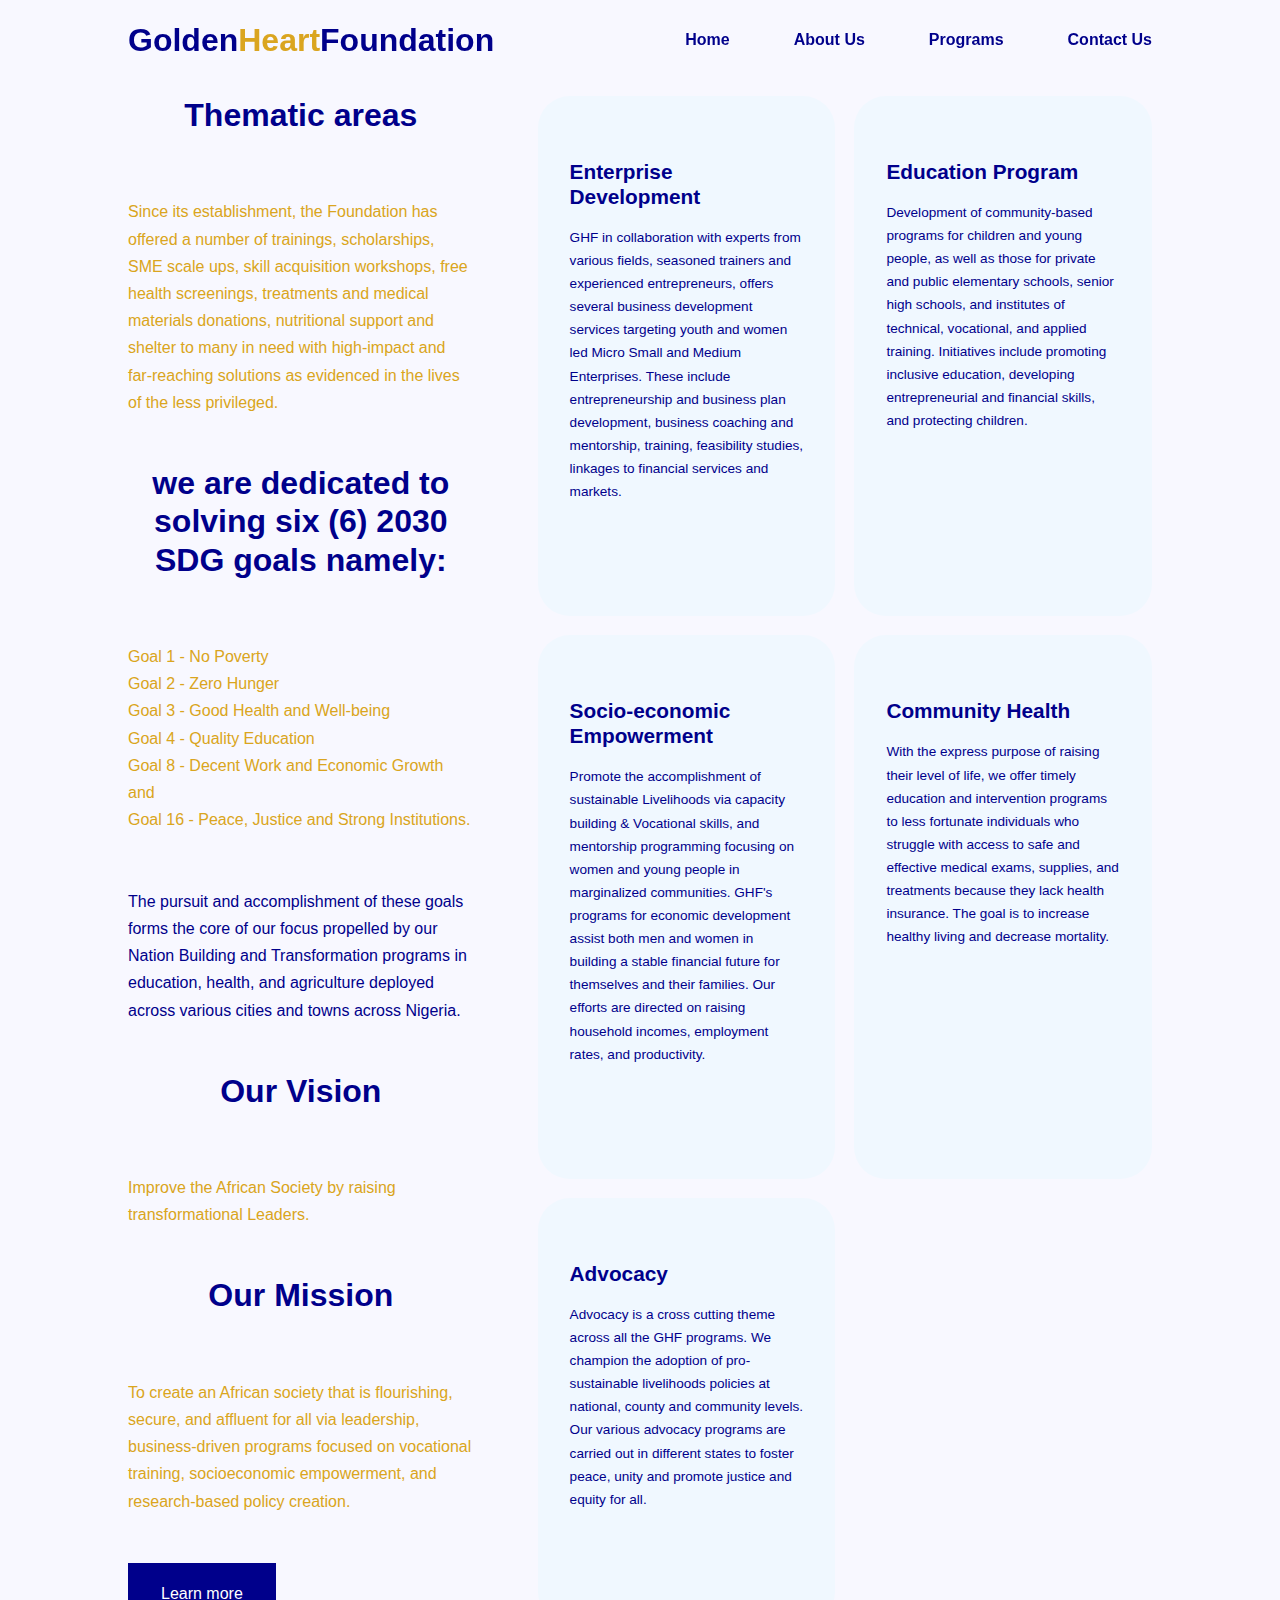
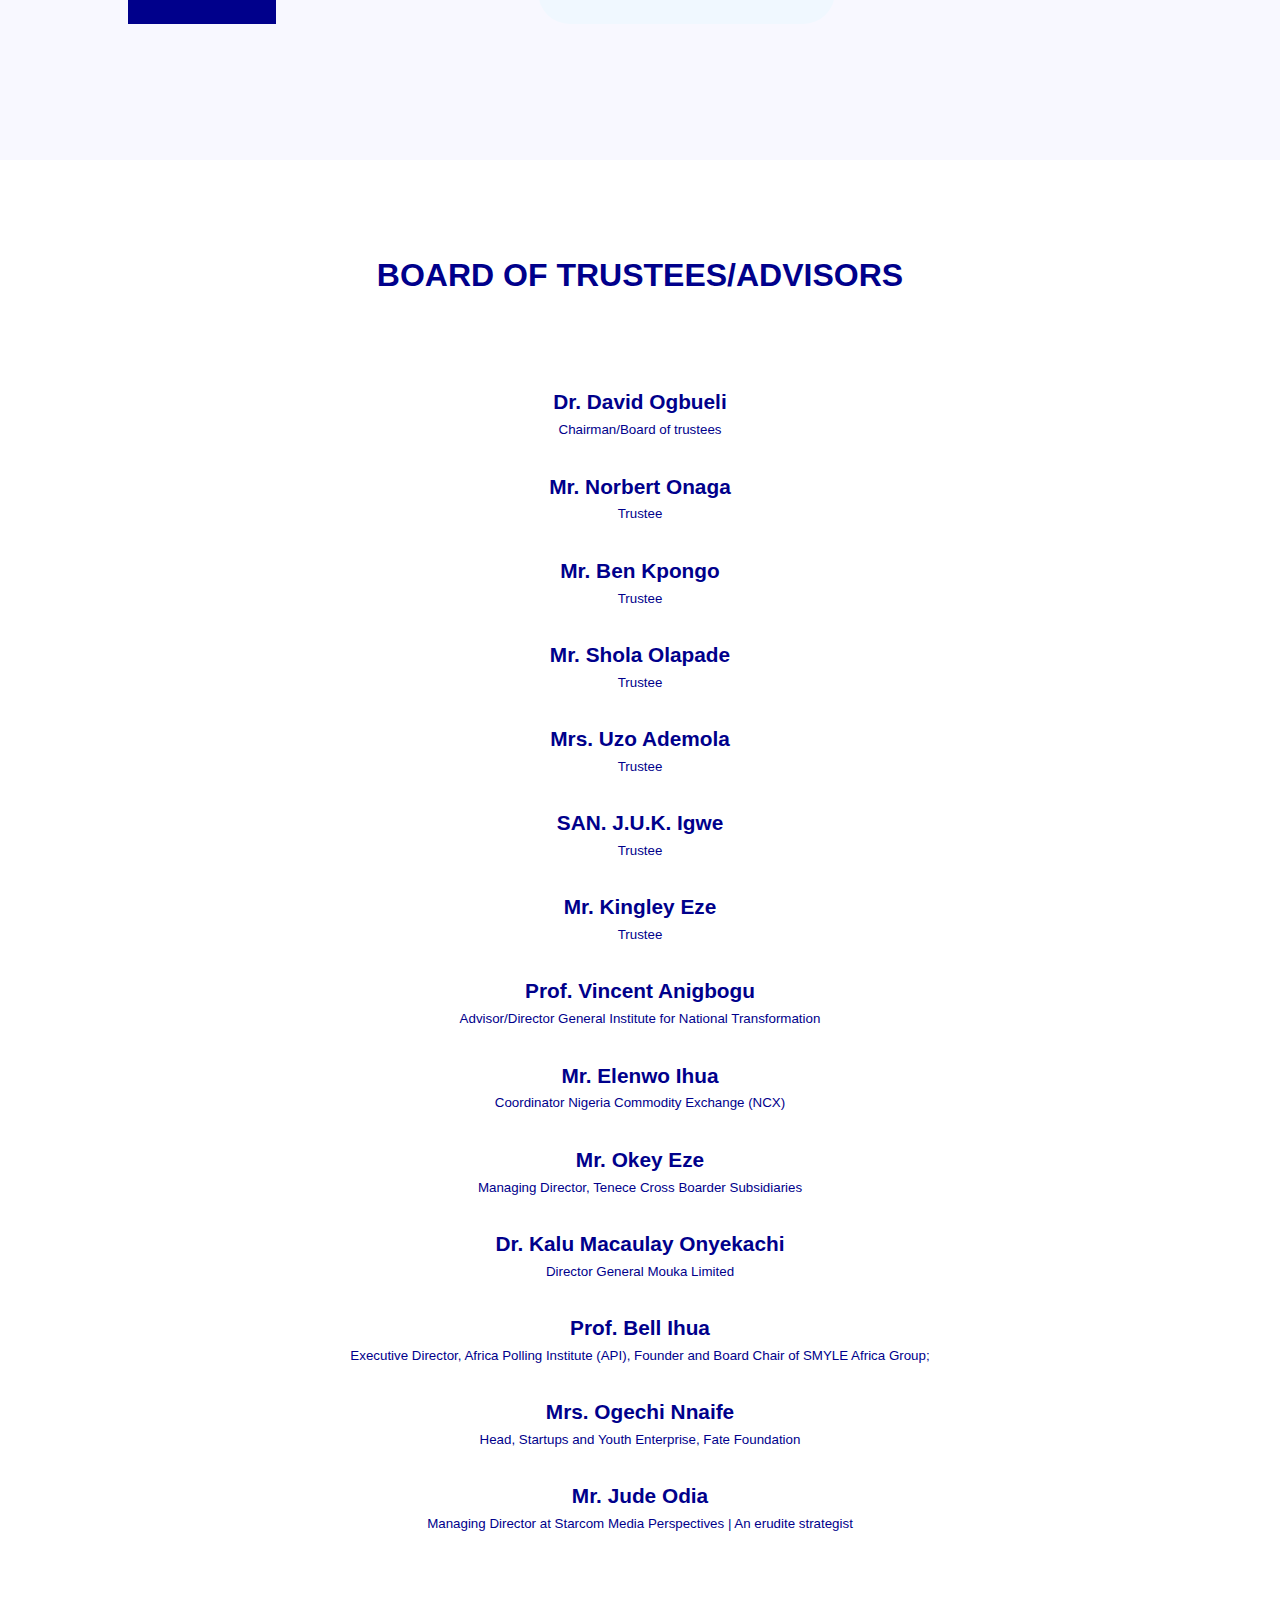
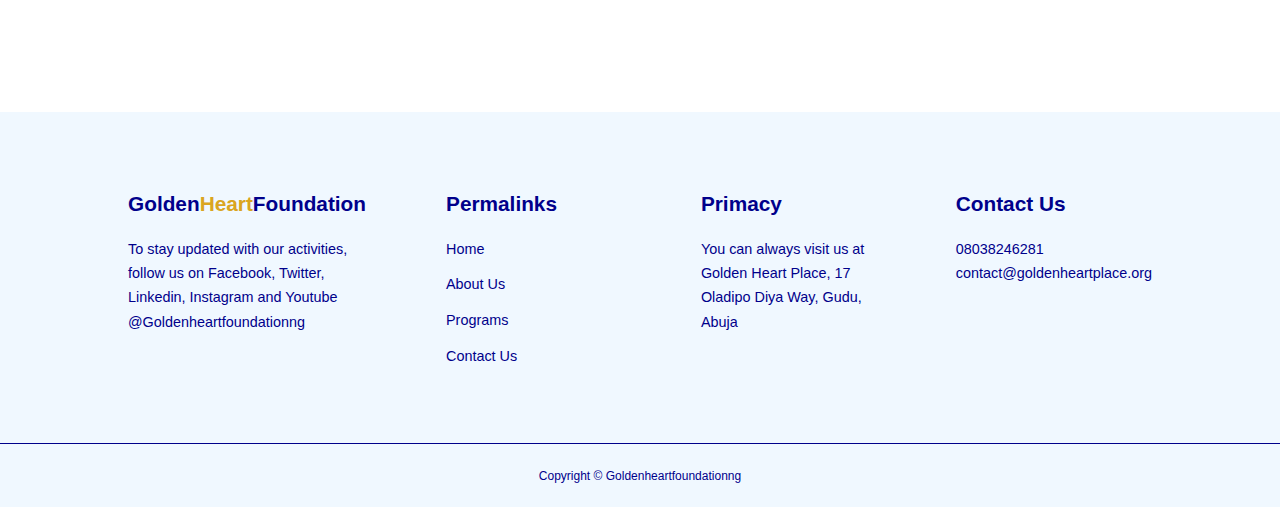
==== about.html @ 6b79458c "Added files via upload" ====
<!DOCTYPE html>
<html lang="en">
<head>
    <meta charset="UTF-8">
    <meta http-equiv="X-UA-Compatible" content="IE=edge">
    <meta name="viewport" content="width=device-width, initial-scale=1.0">
    <title>Golden Heart Foundation</title>

    <link rel="stylesheet" href="./css/style.css">
</head>
<body>
    <nav>
        <div class="container nav_container">
            <a href="index.html"><h2>Golden<span>Heart</span>Foundation</h2></a>
            <ul class="nav_menu">
                <li><a href="index.html">Home</a></li>
                <li><a href="about.html">About Us</a></li>
                <li><a href="project.html">Programs</a></li>
                <li><a href="contact.html">Contact Us</a></li>
            </ul>
            <button id="open-menu-btn">
                <img src="images/menu.png" alt="">
            </button>
            <button id="close-menu-btn">
                <img src="images/close.png" alt="">
            </button>
        </div>
    </nav>

   

    <section class="categories">
        <div class="container categories_container">
            <div class="categories_left">
                <h2>Thematic areas</h2>
                <p>
                    <span>
                    Since its establishment, the Foundation has offered a number of trainings, scholarships,
                     SME scale ups, skill acquisition workshops, free health screenings,
                     treatments and medical materials donations, nutritional support and shelter to many
                      in need with high-impact and far-reaching solutions as evidenced in the lives of the less privileged.
                    </span>
                      <h2> we are dedicated to solving six (6) 2030 SDG goals namely: </h2>

                <p>
                    <span>
                    Goal 1 - No Poverty <br>
                    Goal 2 - Zero Hunger <br>
                    Goal 3 - Good Health and Well-being <br>
                    Goal 4 - Quality Education <br>
                    Goal 8 - Decent Work and Economic Growth and <br>
                    Goal 16 - Peace, Justice and Strong Institutions. <br>
                    <br>
                    <br>
                    </span>
                    The pursuit and accomplishment of these goals forms the core of our focus propelled by our Nation Building
                     and Transformation programs in education, health, and agriculture deployed across various cities and towns across Nigeria.
                </p>
                <h2>Our Vision</h2>
                <p>
                    <span>
                        Improve the African Society by raising transformational Leaders.
                    </span>
                </p>
                <h2>Our Mission</h2>
                <p>
                    <span>
                        To create an African society that is flourishing, secure, and affluent for all via leadership,
                         business-driven programs focused on vocational training, socioeconomic empowerment,
                          and research-based policy creation.
                    </span>
                </p>
                    </p>
                <a href="project.html" class="btn">Learn more</a>
            </div>

            <div class="categories_right">
                <article class="category">
                        <h4>Enterprise Development</h4>
                        <p>
                            GHF in collaboration with experts from various fields,
                             seasoned trainers and experienced entrepreneurs, offers several business development
                              services targeting youth and women led Micro Small and Medium Enterprises. 
                              These include entrepreneurship and business plan development, business coaching and mentorship, training,
                               feasibility studies, linkages to financial services and markets.
                        </p>
                </article>

                <article class="category">
                    <h4>Education Program</h4>
                    <p>
                        Development of community-based programs for children and young people,
                         as well as those for private and public elementary schools, senior high schools,
                          and institutes of technical, vocational, and applied training. 
                          Initiatives include promoting inclusive education, developing entrepreneurial and financial skills, and protecting children.
                    </p>
            </article>

            <article class="category">
                <h4>Socio-economic Empowerment</h4>
                <p>
                    Promote the accomplishment of sustainable Livelihoods via capacity building & Vocational skills,
                     and mentorship programming focusing on women and young people in marginalized communities. 
                     GHF's programs for economic development assist both men and women in building a stable
                      financial future for themselves and their families. Our efforts are directed on raising household incomes,
                       employment rates, and productivity.
                </p>
        </article>

        <article class="category">
            <h4>Community Health</h4>
            <p>
                With the express purpose of raising their level of life, 
                we offer timely education and intervention programs to less fortunate individuals
                 who struggle with access to safe and effective medical exams, supplies,
                  and treatments because they lack health insurance. The goal is to increase healthy living and decrease mortality.
            </p>
        </article>

        <article class="category">
            <h4>Advocacy
            </h4>
            <p>
                Advocacy is a cross cutting theme across all the GHF programs.
                 We champion the adoption of pro-sustainable livelihoods policies at national,
                  county and community levels. Our various advocacy programs are carried out in different states to foster peace,
                   unity and promote justice and equity for all.
            </p>
    </article>

            </div>
        </div>
    </section>

    

        <section class="container team_container">
            <h2>BOARD OF TRUSTEES/ADVISORS</h2>
            <div>
                <article class="team">
                    <div class="team_info">
                        <h4>Dr. David Ogbueli</h4>
                        <small>Chairman/Board of trustees</small>
                    </div>
                </article>

                <article class="team">
                    <div class="team_info">
                        <h4>Mr. Norbert Onaga</h4>
                        <small>Trustee</small>
                    </div>
                </article>

                <article class="team">
                    <div class="team_info">
                        <h4>Mr. Ben Kpongo </h4>
                        <small>Trustee</small>
                    </div>
                </article>

                <article class="team">
                    <div class="team_info">
                        <h4>Mr. Shola Olapade </h4>
                        <small>Trustee</small>
                    </div>
                </article>

                <article class="team">
                    <div class="team_info">
                        <h4>Mrs. Uzo Ademola </h4>
                        <small>Trustee</small>
                    </div>
                </article>

                <article class="team">
                    <div class="team_info">
                        <h4>SAN. J.U.K. Igwe </h4>
                        <small>Trustee</small>
                    </div>
                </article>

                <article class="team">
                    <div class="team_info">
                        <h4>Mr. Kingley Eze </h4>
                        <small>Trustee</small>
                    </div>
                </article>

                <article class="team">
                    <div class="team_info">
                        <h4>Prof. Vincent Anigbogu </h4>
                        <small>Advisor/Director General Institute for National Transformation</small>
                    </div>
                </article>

                <article class="team">
                    <div class="team_info">
                        <h4>Mr. Elenwo Ihua </h4>
                        <small>Coordinator Nigeria Commodity Exchange (NCX)</small>
                    </div>
                </article>

                <article class="team">
                    <div class="team_info">
                        <h4>Mr. Okey Eze </h4>
                        <small>Managing Director, Tenece Cross Boarder Subsidiaries</small>
                    </div>
                </article>

                <article class="team">
                    <div class="team_info">
                        <h4>Dr. Kalu Macaulay Onyekachi </h4>
                        <small>Director General Mouka Limited</small>
                    </div>
                </article>

                <article class="team">
                    <div class="team_info">
                        <h4>Prof. Bell Ihua </h4>
                        <small> Executive Director, Africa Polling Institute (API), Founder and
                            Board Chair of SMYLE Africa Group;
                            </small>
                    </div>
                </article>

                <article class="team">
                    <div class="team_info">
                        <h4>Mrs. Ogechi Nnaife </h4>
                        <small>Head, Startups and Youth Enterprise, Fate Foundation</small>
                    </div>
                </article>

                <article class="team">
                    <div class="team_info">
                        <h4>Mr. Jude Odia </h4>
                        <small>Managing Director at Starcom Media Perspectives | An erudite strategist
                        </small>
                    </div>
                </article>


            </div>
        </section>

        <footer>
            <div class="container footer_container">
                <div class="footer_1">
                    <a href="index.html" class="footer_logo"><h4>Golden<span>Heart</span>Foundation</h4></a>
                    <p> To stay updated with our activities, follow us on Facebook, Twitter, Linkedin, Instagram and Youtube @Goldenheartfoundationng</p>
                </div>
                <div class="footer_2">
                    <h4>Permalinks</h4>
                    <ul class="permalinks">
                        <li><a href="index.html">Home</a></li>
                        <li><a href="about.html">About Us</a></li>
                        <li><a href="project.html">Programs</a></li>
                        <li><a href="contact.html">Contact Us</a></li>
                    </ul>
                </div>
                <div class="footer_3">
                    <h4>Primacy</h4>
                    <p>
                    You can always visit us at Golden Heart Place, 17 Oladipo Diya Way, Gudu, Abuja 

                    </p>
                </div>
                <div class="footer_4">
                    <h4>Contact Us</h4>
                    <div>
                        <p>08038246281</p>
                        <p>contact@goldenheartplace.org</p>
                    </div>
                </div>
            </div>
            <div class="footer_copyright">
                <small>Copyright &copy; Goldenheartfoundationng</small>
            </div>
        </footer>

    <script src="main.js"></script>
</body>
</html>
---- css/style.css ----
* {
    margin: 0;
    padding: 0;
    border: 0;
    outline: 0;
    text-decoration: none;
    list-style: none;
    box-sizing: border-box;
}
body {
    font-family: sans-serif;
    line-height: 1.7;
    color: #00008b;
    background: white;
}
.container {
    width: 80%;
    margin: 0 auto;
}
section {
    padding: 6rem 0;
}
section h2 {
    text-align: center;
    margin-bottom: 4rem;
}
h1, h2, h3, h4, h5 {
    line-height: 1.2;
}
h1 {
    font-size: 3.5rem;
}
h2 {
    font-size: 2rem;
}
h3 {
    font-size: 1.6rem;
}
h4 {
    font-size: 1.3rem;
}
a {
    color: #00008b;
}
img {
    width: 100%;
    display: block;
    object-fit: cover;
}
.btn {
    display: inline-block;
    background: #00008b;
    color: white;
    padding: 1rem 2rem;
    border: 1px solid transparent;
    font-weight: 500;
    transition: all 500ms ease;
}
.btn:hover {
    background: transparent;
    color: goldenrod;
    border-color: goldenrod;
}
.btn-primary {
    background: #00008b;
    color: white;
}


nav {
    background: transparent;
    width: 100vw;
    height: 5rem;
    position: fixed;
    top: 0;
    z-index: 11;
}

.window-scrool {
    background: aliceblue;
    box-shadow: 0 1rem 2rem rgba(0, 0, 0, 0.3);
}
.nav_container {
    height: 100%;
    display: flex;
    justify-content: space-between;
    align-items: center;
}
nav button {
    display: none;
}
.nav_menu {
    display: flex;
    align-items: center;
    gap: 4rem;
}
.nav_menu a {
    font-family: 0.9rem;
    transition: all 500ms ease;
    font-weight: bolder;
}
.nav_menu a:hover {
    color: goldenrod;
}
span {
    color: goldenrod;
}

header {
    position: relative;
    top: 5rem;
    overflow: hidden;
    height: 70vh;
    margin-bottom: 5rem;
}
.header_container {
    display: grid;
    grid-template-columns: 1fr 1fr;
    align-items: center;
    gap: 5rem;
    height: 100%;
}

.header_left p {
    margin: 1rem 0 2.4rem;
    
}


.categories {
    background: ghostwhite;
    height: 110rem;
}
.categories h1 {
    line-height: 1;
    margin-bottom: 3rem;
}
.categories_container {
    display: grid;
    grid-template-columns: 40% 60%;
}
.categories_left {
    margin-right: 4rem;
}
.categories_left p {
    margin: 1rem 0 3rem;
}
.categories_right {
    display: grid;
    grid-template-columns: repeat(2, 1fr);
    gap: 1.2rem;
}
.category {
    background: aliceblue;
    padding: 2rem;
    border-radius: 2rem;
    transition: all 500ms ease;
}
.category:hover {
    box-shadow: 0 3rem 3rem goldenrod;
    z-index: 1;
}

.category h4 {
    margin: 2rem 0 1rem;
}
.category p {
    font-size: 0.85rem;
}

.programs {
    margin-top: 10rem;
}
.programs_container {
    display: grid;
    grid-template-columns: repeat(3, 1fr);
    gap: 2rem;
}
.programs {
    background: #add8e6;
    text-align: center;
    border: 1px solid transparent;
    transition: all 500ms ease;
}
.programs:hover{
    background: transparent;
    border-color: aliceblue;
    border-radius: 5px;
}
.program_info {
    padding: 2rem;
}
.program_info p {
    margin: 1.2rem 0 2rem;
    font-size: 0.9rem;
}
.testimonies {
    background: aliceblue;
    box-shadow:inset 0 0 3rem black;
}
.testimonies_container {
    display: grid;
    grid-template-columns: 1fr 1fr;
    gap: 1rem;
}
.testimony {
    padding: 2rem;
    display: flex;
    align-items: center;
    gap: 1.4 rem;
    height: fit-content;
    background: ghostwhite;
    cursor: pointer;
}
.test h4 {
    font-size: 1 rem;
    line-height: 2.2;
}
.team_container {
    overflow-x: hidden;
    position: relative;
    margin-bottom: 5rem;
}
.team {
    padding-top: 2rem;
}
.team_info {
    text-align: center;
}
footer {
    background: aliceblue;
    padding-top: 5rem;
    font-size: 0.9rem;
}
.footer_container {
    display: grid;
    grid-template-columns: repeat(4, 1fr);
    gap: 5rem;
}
.footer_container > div h4 {
    margin-bottom: 1.2rem;
}
.footer_1 p {
    margin: 0 0 2rem;
}
footer ul li {
    margin-bottom: 0.7rem;
}
footer ul li a:hover {
    text-decoration: underline;
}
.footer_socials {
    display: flex;
    gap: 1rem;
    font-size: 1.2rem;
    margin-top: 2rem;
}
.footer_copyright {
    text-align: center;
    margin-top: 4rem;
    padding: 1.2rem 0;
    border-top: 1px solid #00008b;
}

/* for tablet */
@media screen and (max-width: 1024px) {
    .container{
        width: 90%;
    }

    h1 {
        font-family: 2.2rem;
    }
    h2 {
        font-size: 1.7rem;
    }
    h3 {
        font-size: 1.4rem;
    }
    h4 {
        font-size: 1.2rem;
    }


    nav button {
        display: inline-block;
        background: transparent;
        font-size: 1.8rem;
        color: white;
    }
}
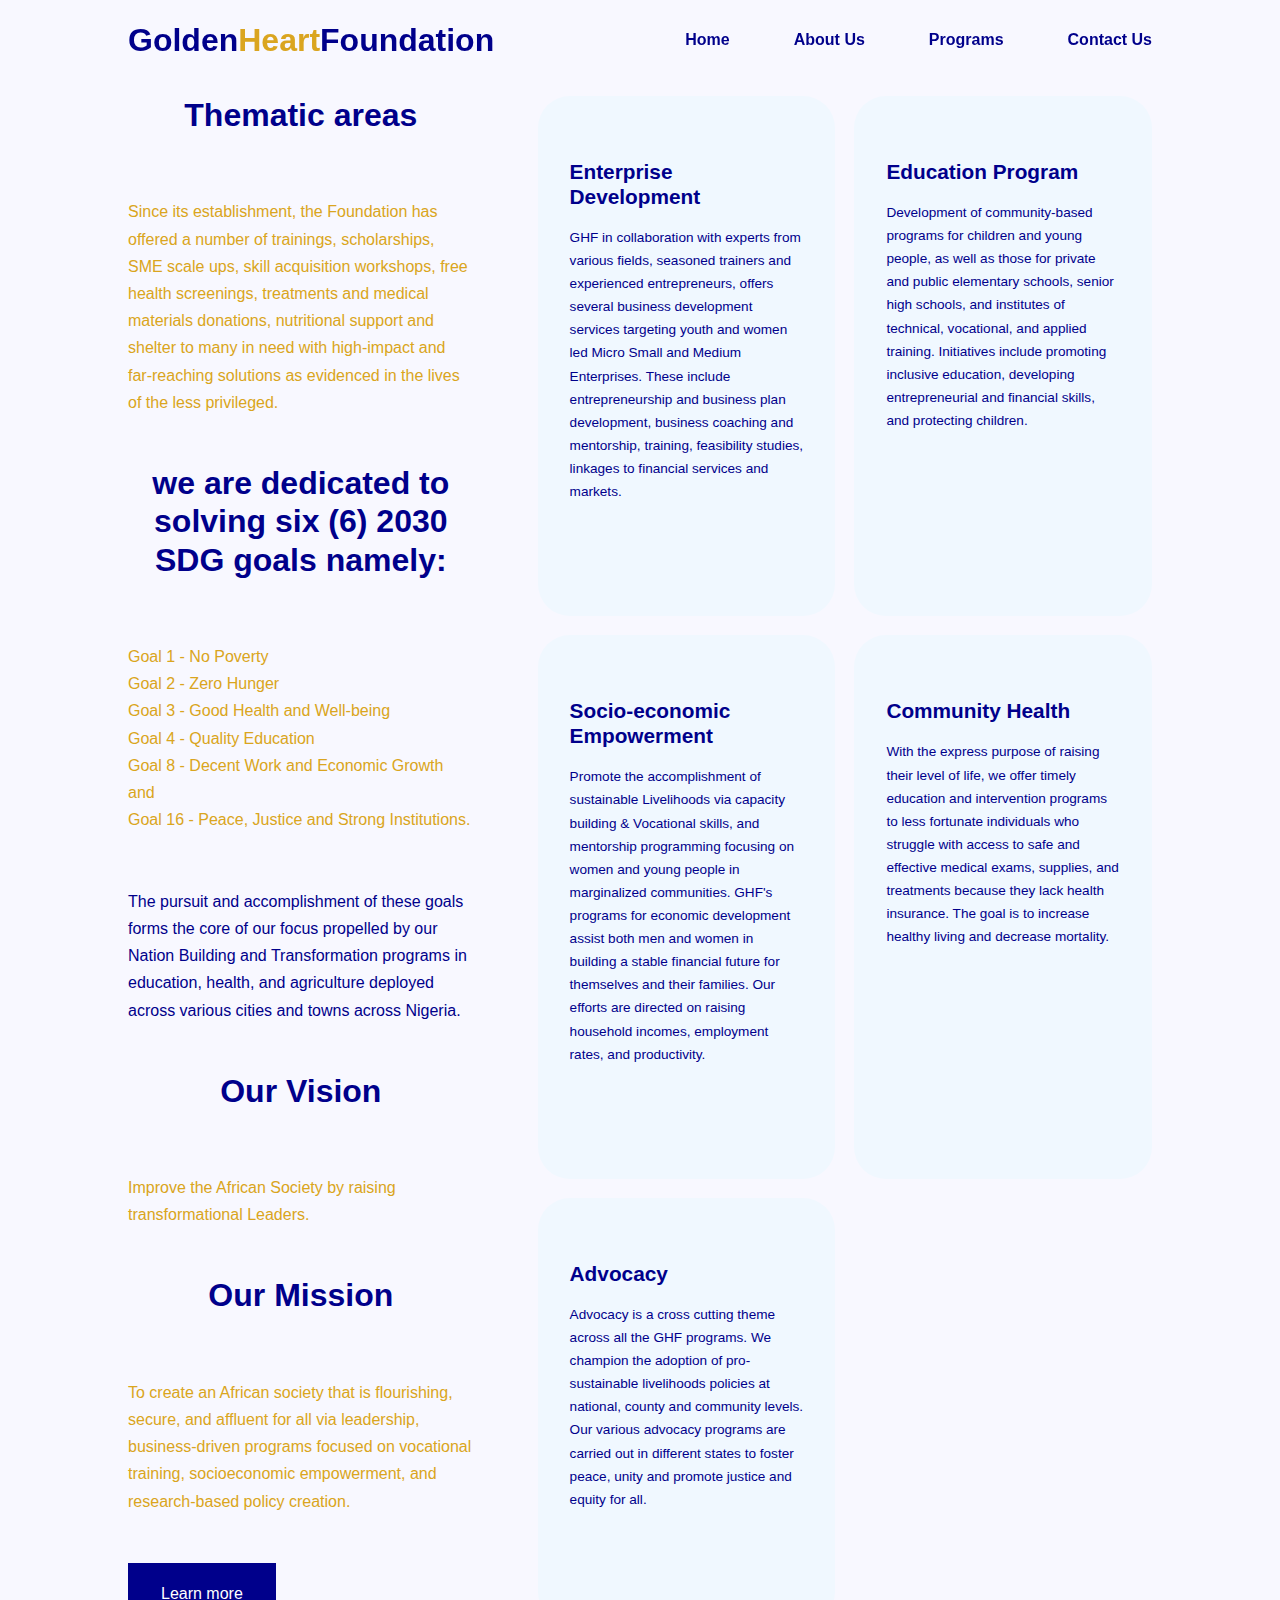
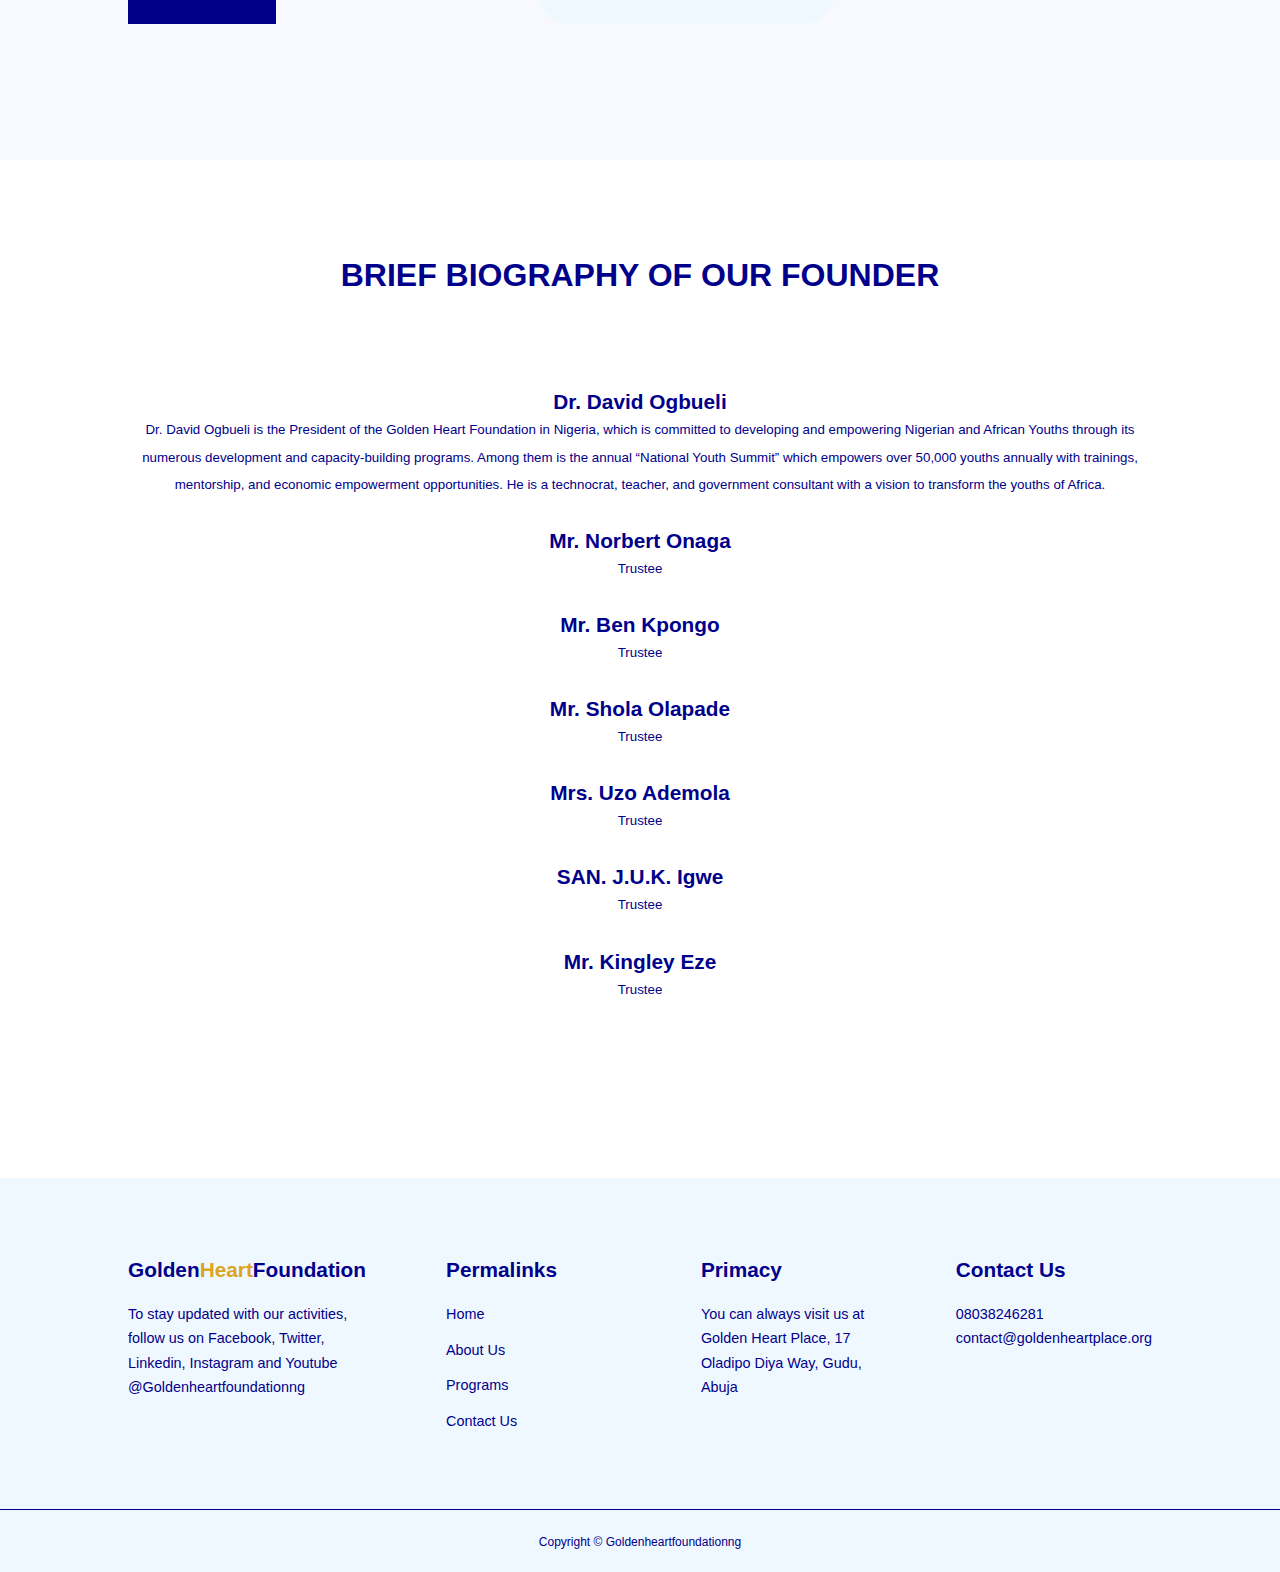
==== commit 80a82a35: "first edit of profile" ====
--- a/about.html
+++ b/about.html
@@ -135,12 +135,18 @@
     
 
         <section class="container team_container">
-            <h2>BOARD OF TRUSTEES/ADVISORS</h2>
+            <h2>BRIEF BIOGRAPHY OF OUR FOUNDER</h2>
             <div>
                 <article class="team">
                     <div class="team_info">
                         <h4>Dr. David Ogbueli</h4>
-                        <small>Chairman/Board of trustees</small>
+                        <small>Dr. David Ogbueli is the President of the Golden Heart Foundation in Nigeria, 
+                            which is committed to developing and empowering Nigerian and African Youths 
+                            through its numerous development and capacity-building programs. 
+                            Among them is the annual “National Youth Summit” which empowers over 50,000 youths 
+                            annually with trainings, mentorship, and economic empowerment opportunities. 
+                            He is a technocrat, teacher, and government consultant with a vision to transform 
+                            the youths of Africa.</small>
                     </div>
                 </article>
 
@@ -186,58 +192,7 @@
                     </div>
                 </article>
 
-                <article class="team">
-                    <div class="team_info">
-                        <h4>Prof. Vincent Anigbogu </h4>
-                        <small>Advisor/Director General Institute for National Transformation</small>
-                    </div>
-                </article>
-
-                <article class="team">
-                    <div class="team_info">
-                        <h4>Mr. Elenwo Ihua </h4>
-                        <small>Coordinator Nigeria Commodity Exchange (NCX)</small>
-                    </div>
-                </article>
-
-                <article class="team">
-                    <div class="team_info">
-                        <h4>Mr. Okey Eze </h4>
-                        <small>Managing Director, Tenece Cross Boarder Subsidiaries</small>
-                    </div>
-                </article>
-
-                <article class="team">
-                    <div class="team_info">
-                        <h4>Dr. Kalu Macaulay Onyekachi </h4>
-                        <small>Director General Mouka Limited</small>
-                    </div>
-                </article>
-
-                <article class="team">
-                    <div class="team_info">
-                        <h4>Prof. Bell Ihua </h4>
-                        <small> Executive Director, Africa Polling Institute (API), Founder and
-                            Board Chair of SMYLE Africa Group;
-                            </small>
-                    </div>
-                </article>
-
-                <article class="team">
-                    <div class="team_info">
-                        <h4>Mrs. Ogechi Nnaife </h4>
-                        <small>Head, Startups and Youth Enterprise, Fate Foundation</small>
-                    </div>
-                </article>
-
-                <article class="team">
-                    <div class="team_info">
-                        <h4>Mr. Jude Odia </h4>
-                        <small>Managing Director at Starcom Media Perspectives | An erudite strategist
-                        </small>
-                    </div>
-                </article>
-
+                
 
             </div>
         </section>
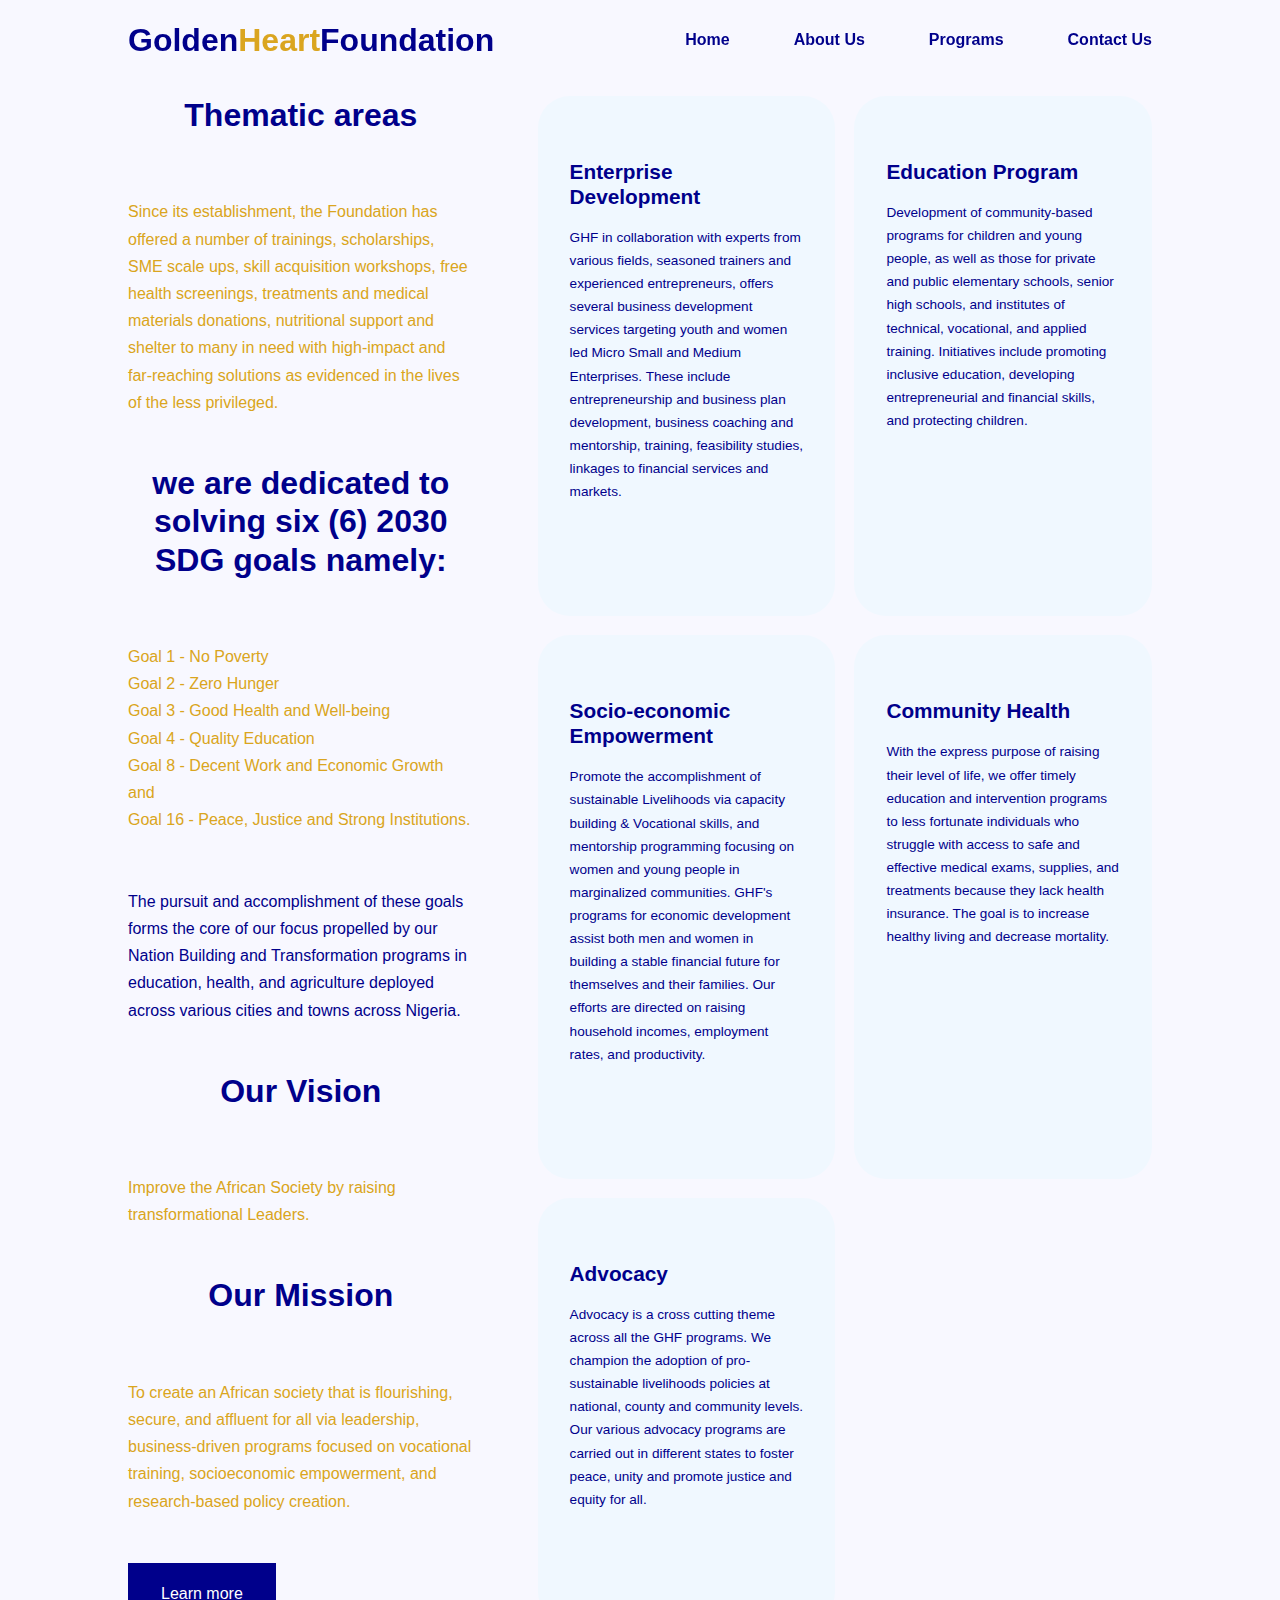
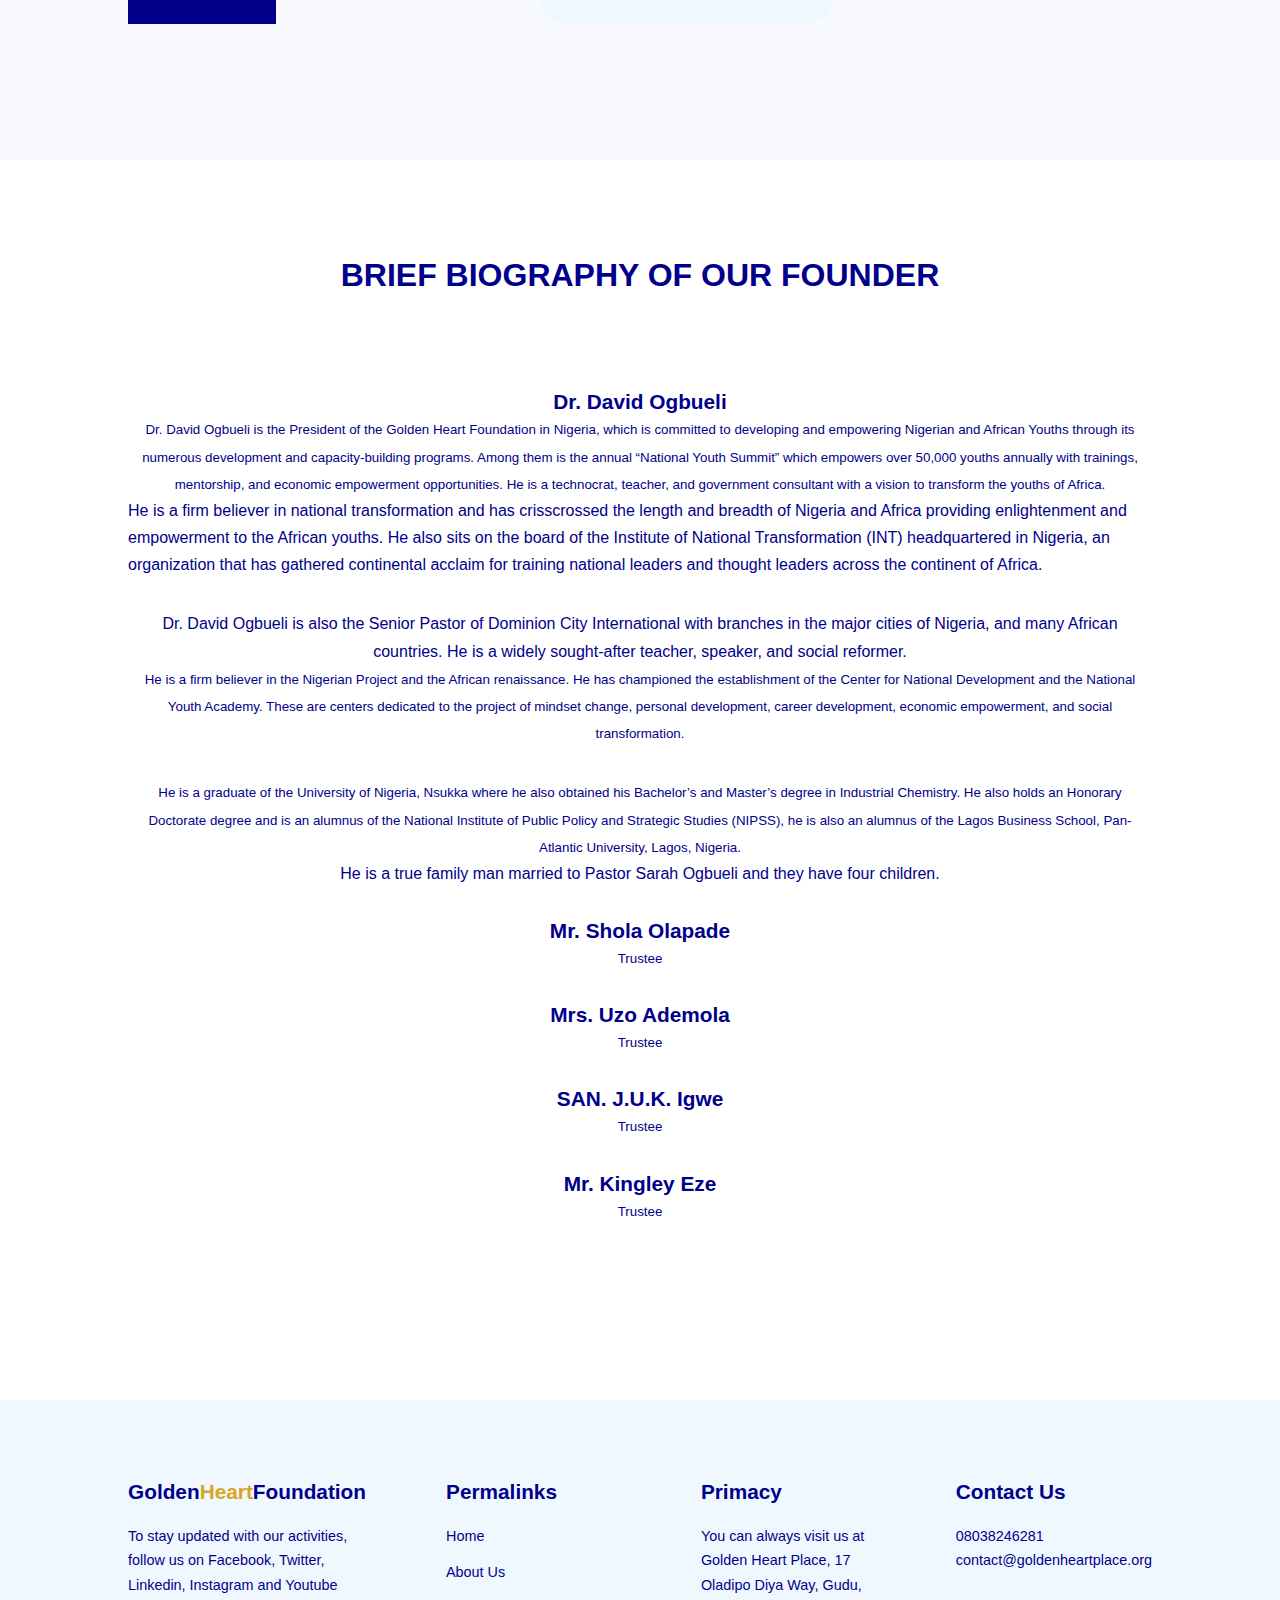
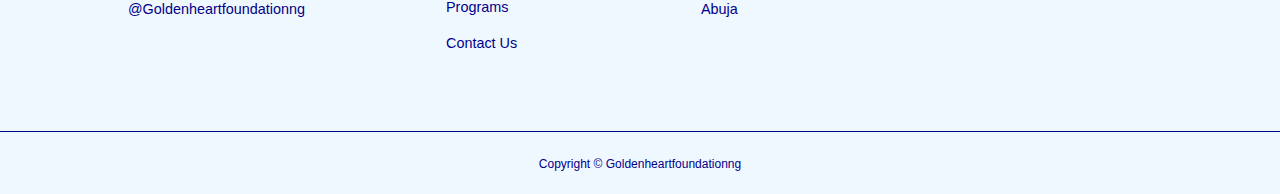
==== commit fe4e44ea: "Dr David Profile Content entered" ====
--- a/about.html
+++ b/about.html
@@ -34,7 +34,7 @@
             <div class="categories_left">
                 <h2>Thematic areas</h2>
                 <p>
-                    <span>
+                    <span> 
                     Since its establishment, the Foundation has offered a number of trainings, scholarships,
                      SME scale ups, skill acquisition workshops, free health screenings,
                      treatments and medical materials donations, nutritional support and shelter to many
@@ -148,19 +148,37 @@
                             He is a technocrat, teacher, and government consultant with a vision to transform 
                             the youths of Africa.</small>
                     </div>
-                </article>
-
-                <article class="team">
-                    <div class="team_info">
-                        <h4>Mr. Norbert Onaga</h4>
-                        <small>Trustee</small>
-                    </div>
-                </article>
-
-                <article class="team">
-                    <div class="team_info">
-                        <h4>Mr. Ben Kpongo </h4>
-                        <small>Trustee</small>
+
+                    <div>
+                        He is a firm believer in national transformation and has crisscrossed the length and breadth of 
+                        Nigeria and Africa providing enlightenment and empowerment to the African youths. 
+                        He also sits on the board of the Institute of National Transformation (INT) headquartered in Nigeria, 
+                        an organization that has gathered continental acclaim for training national leaders and 
+                        thought leaders across the continent of Africa.
+                    </div>
+                </article>
+
+                <article class="team">
+                    <div class="team_info">
+                        <p>Dr. David Ogbueli is also the Senior Pastor of Dominion City International with branches in the 
+                            major cities of Nigeria, 
+                            and many African countries. He is a widely sought-after teacher, speaker, and social reformer.</p>
+                        <small>He is a firm believer in the Nigerian Project and the African renaissance. 
+                            He has championed the establishment of the Center for National Development and the National Youth Academy. 
+                            These are centers dedicated to the project of mindset change, 
+                            personal development, career development, economic empowerment, and social transformation.</small>
+                    </div>
+                </article>
+
+                <article class="team">
+                    <div class="team_info">
+                        <small>He is a graduate of the University of Nigeria, 
+                            Nsukka where he also obtained his Bachelor’s and Master’s degree in Industrial Chemistry. 
+                            He also holds an Honorary Doctorate degree and is an alumnus of 
+                            the National Institute of Public Policy and Strategic Studies (NIPSS), 
+                            he is also an alumnus of the Lagos Business School, Pan-Atlantic University, Lagos, Nigeria.
+                        </small>
+                        <p>He is a true family man married to Pastor Sarah Ogbueli and they have four children.</p>
                     </div>
                 </article>
 
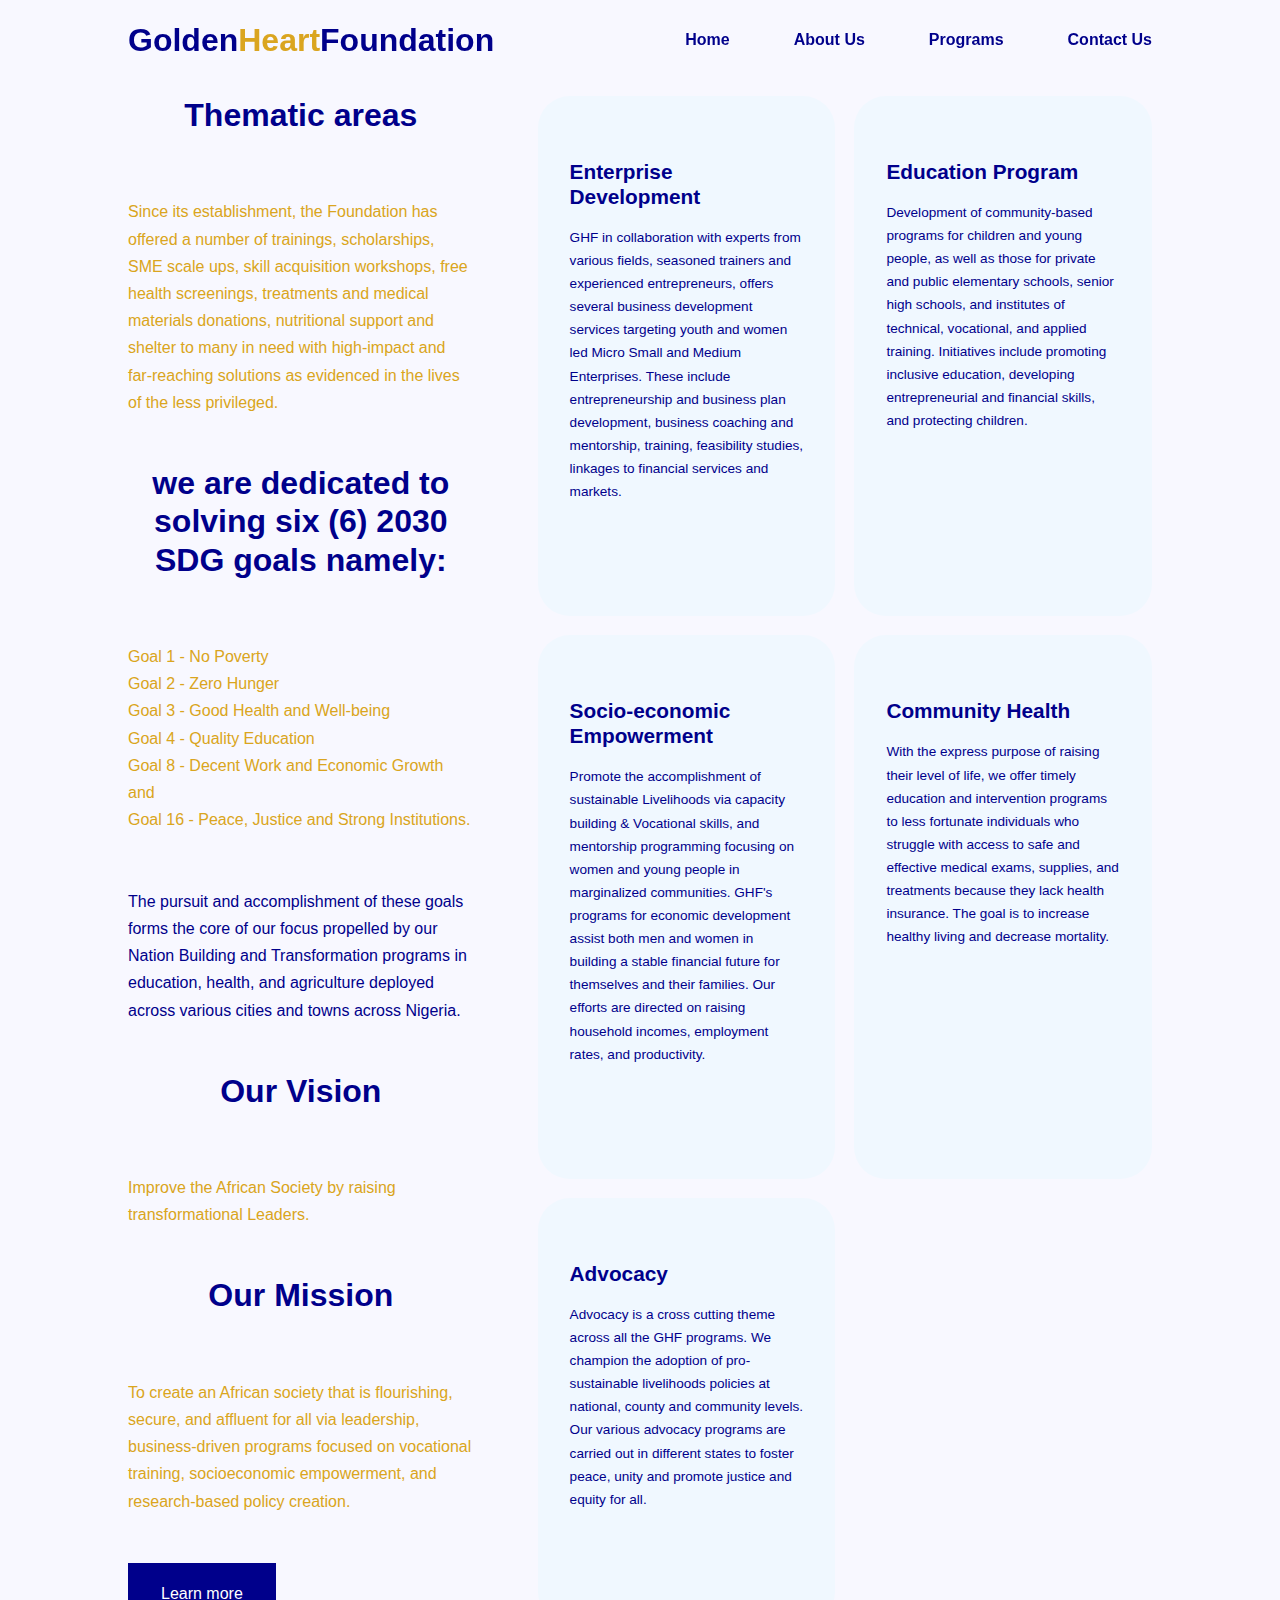
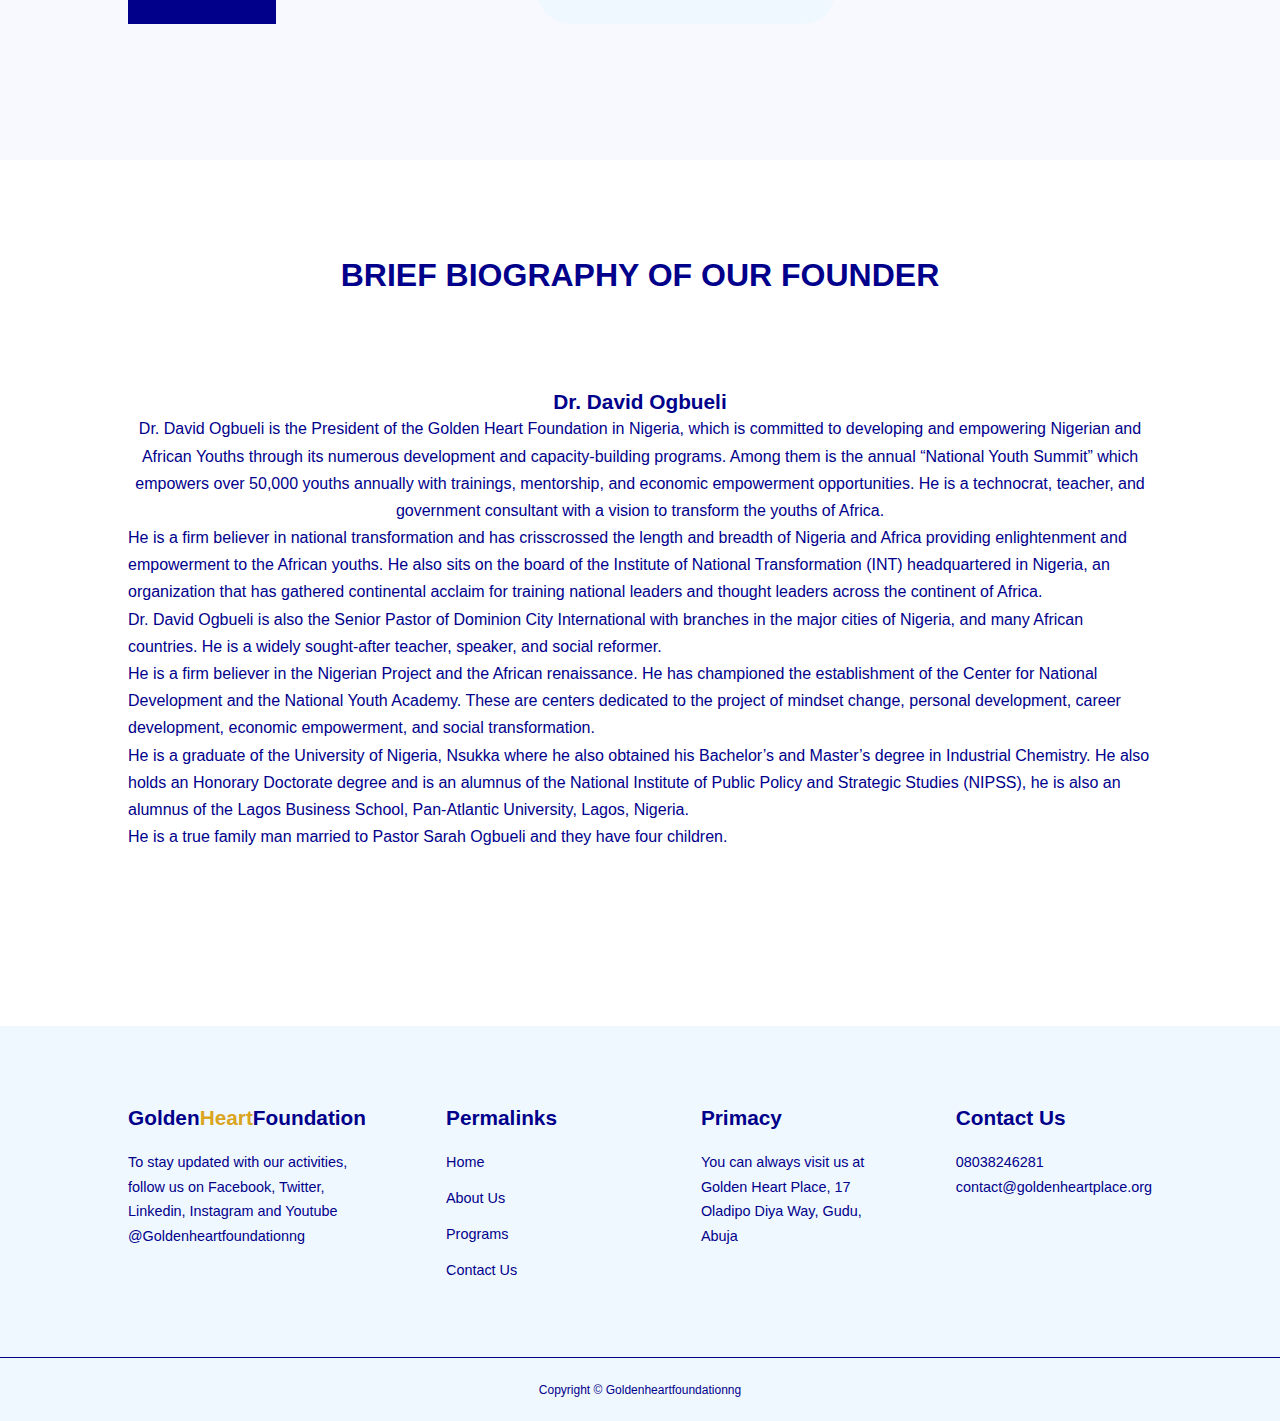
==== commit f8ac9377: "formatting biography well" ====
--- a/about.html
+++ b/about.html
@@ -140,79 +140,45 @@
                 <article class="team">
                     <div class="team_info">
                         <h4>Dr. David Ogbueli</h4>
-                        <small>Dr. David Ogbueli is the President of the Golden Heart Foundation in Nigeria, 
+                        <p>Dr. David Ogbueli is the President of the Golden Heart Foundation in Nigeria, 
                             which is committed to developing and empowering Nigerian and African Youths 
                             through its numerous development and capacity-building programs. 
                             Among them is the annual “National Youth Summit” which empowers over 50,000 youths 
                             annually with trainings, mentorship, and economic empowerment opportunities. 
                             He is a technocrat, teacher, and government consultant with a vision to transform 
-                            the youths of Africa.</small>
-                    </div>
-
-                    <div>
-                        He is a firm believer in national transformation and has crisscrossed the length and breadth of 
-                        Nigeria and Africa providing enlightenment and empowerment to the African youths. 
-                        He also sits on the board of the Institute of National Transformation (INT) headquartered in Nigeria, 
-                        an organization that has gathered continental acclaim for training national leaders and 
-                        thought leaders across the continent of Africa.
-                    </div>
-                </article>
-
-                <article class="team">
-                    <div class="team_info">
+                            the youths of Africa.
+                        </p>
+                    </div>
+
+                    <div>
+                        <p>He is a firm believer in national transformation and has crisscrossed the length and breadth of 
+                            Nigeria and Africa providing enlightenment and empowerment to the African youths. 
+                            He also sits on the board of the Institute of National Transformation (INT) headquartered in Nigeria, 
+                            an organization that has gathered continental acclaim for training national leaders and 
+                            thought leaders across the continent of Africa.
+                        </p>
+                    </div>
+                    <div>
                         <p>Dr. David Ogbueli is also the Senior Pastor of Dominion City International with branches in the 
                             major cities of Nigeria, 
-                            and many African countries. He is a widely sought-after teacher, speaker, and social reformer.</p>
-                        <small>He is a firm believer in the Nigerian Project and the African renaissance. 
+                            and many African countries. He is a widely sought-after teacher, speaker, and social reformer.
+                        </p>
+                        <p>He is a firm believer in the Nigerian Project and the African renaissance. 
                             He has championed the establishment of the Center for National Development and the National Youth Academy. 
                             These are centers dedicated to the project of mindset change, 
-                            personal development, career development, economic empowerment, and social transformation.</small>
-                    </div>
-                </article>
-
-                <article class="team">
-                    <div class="team_info">
-                        <small>He is a graduate of the University of Nigeria, 
+                            personal development, career development, economic empowerment, and social transformation.
+                        </p>
+                    </div>
+                    <div>
+                        <p>He is a graduate of the University of Nigeria, 
                             Nsukka where he also obtained his Bachelor’s and Master’s degree in Industrial Chemistry. 
                             He also holds an Honorary Doctorate degree and is an alumnus of 
                             the National Institute of Public Policy and Strategic Studies (NIPSS), 
                             he is also an alumnus of the Lagos Business School, Pan-Atlantic University, Lagos, Nigeria.
-                        </small>
-                        <p>He is a true family man married to Pastor Sarah Ogbueli and they have four children.</p>
+                        </p>   
+                        <p>He is a true family man married to Pastor Sarah Ogbueli and they have four children.</p>                    
                     </div>
                 </article>
-
-                <article class="team">
-                    <div class="team_info">
-                        <h4>Mr. Shola Olapade </h4>
-                        <small>Trustee</small>
-                    </div>
-                </article>
-
-                <article class="team">
-                    <div class="team_info">
-                        <h4>Mrs. Uzo Ademola </h4>
-                        <small>Trustee</small>
-                    </div>
-                </article>
-
-                <article class="team">
-                    <div class="team_info">
-                        <h4>SAN. J.U.K. Igwe </h4>
-                        <small>Trustee</small>
-                    </div>
-                </article>
-
-                <article class="team">
-                    <div class="team_info">
-                        <h4>Mr. Kingley Eze </h4>
-                        <small>Trustee</small>
-                    </div>
-                </article>
-
-                
-
-            </div>
         </section>
 
         <footer>
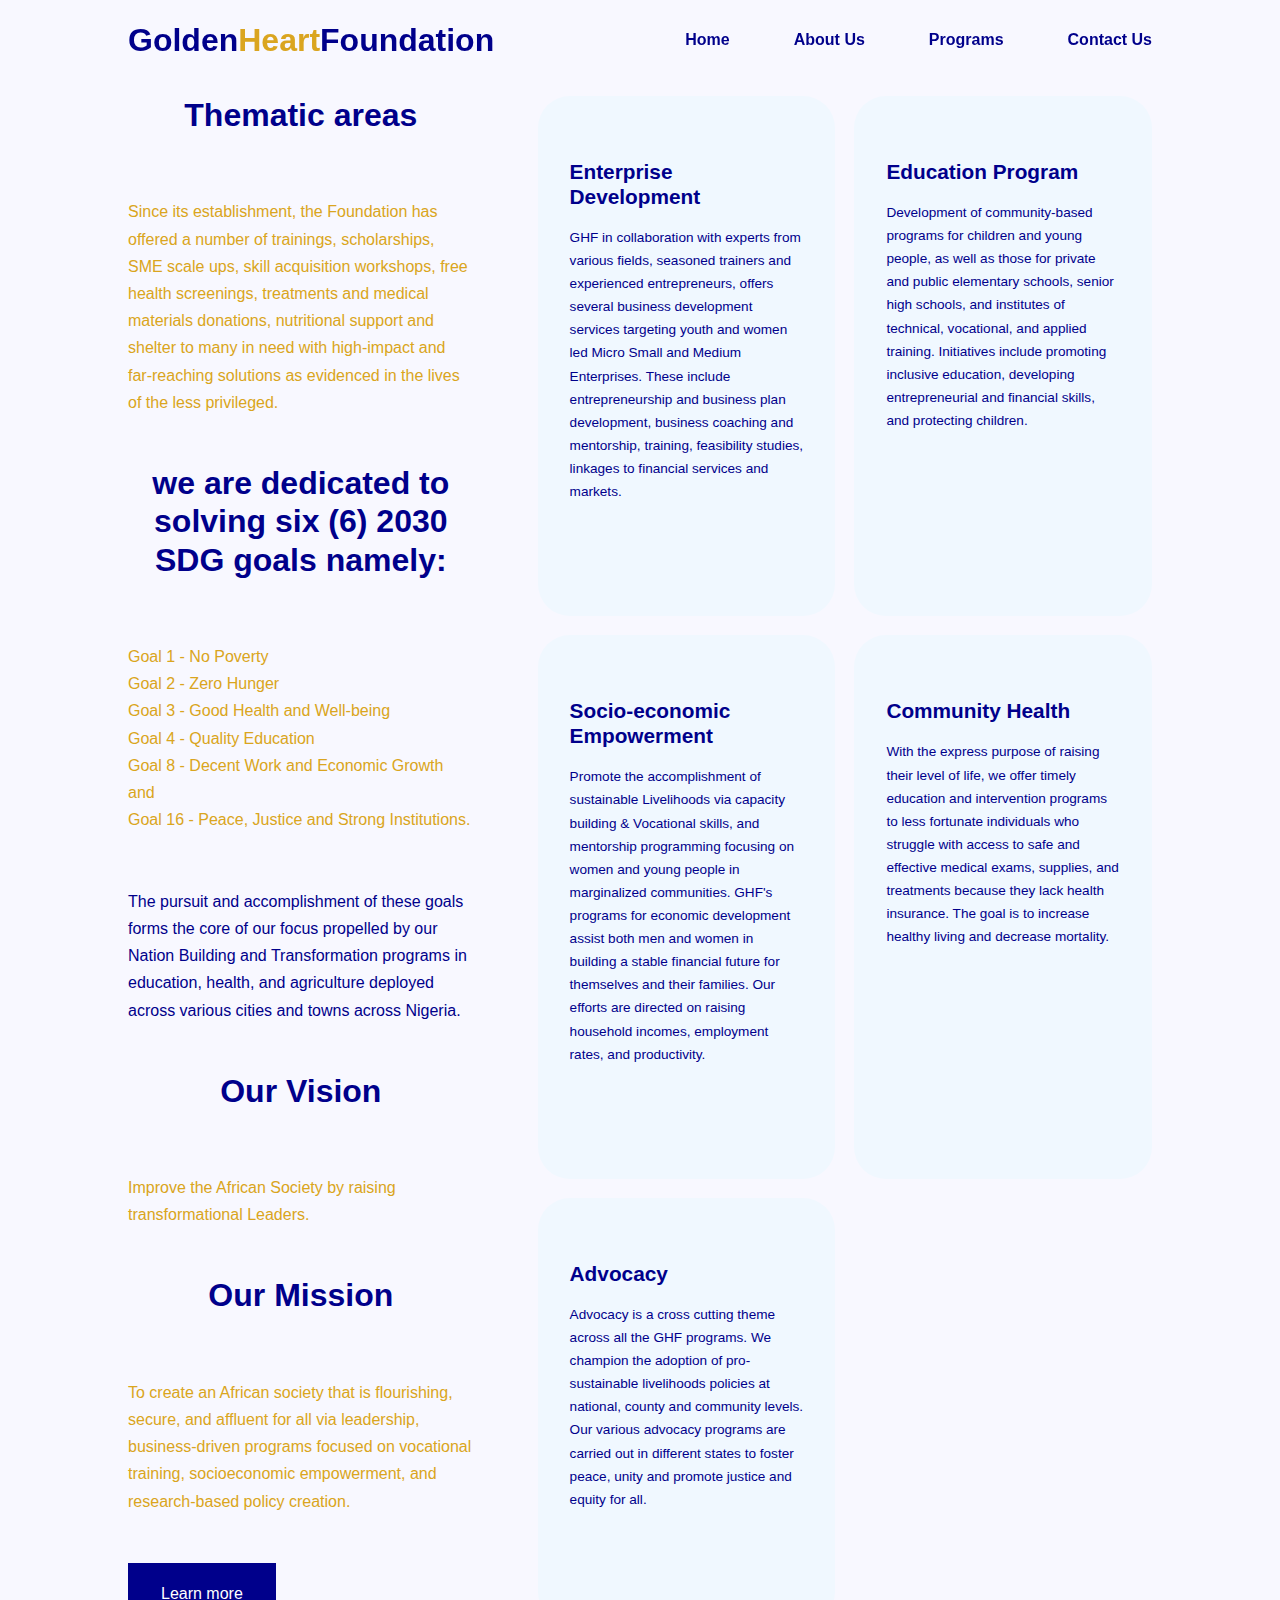
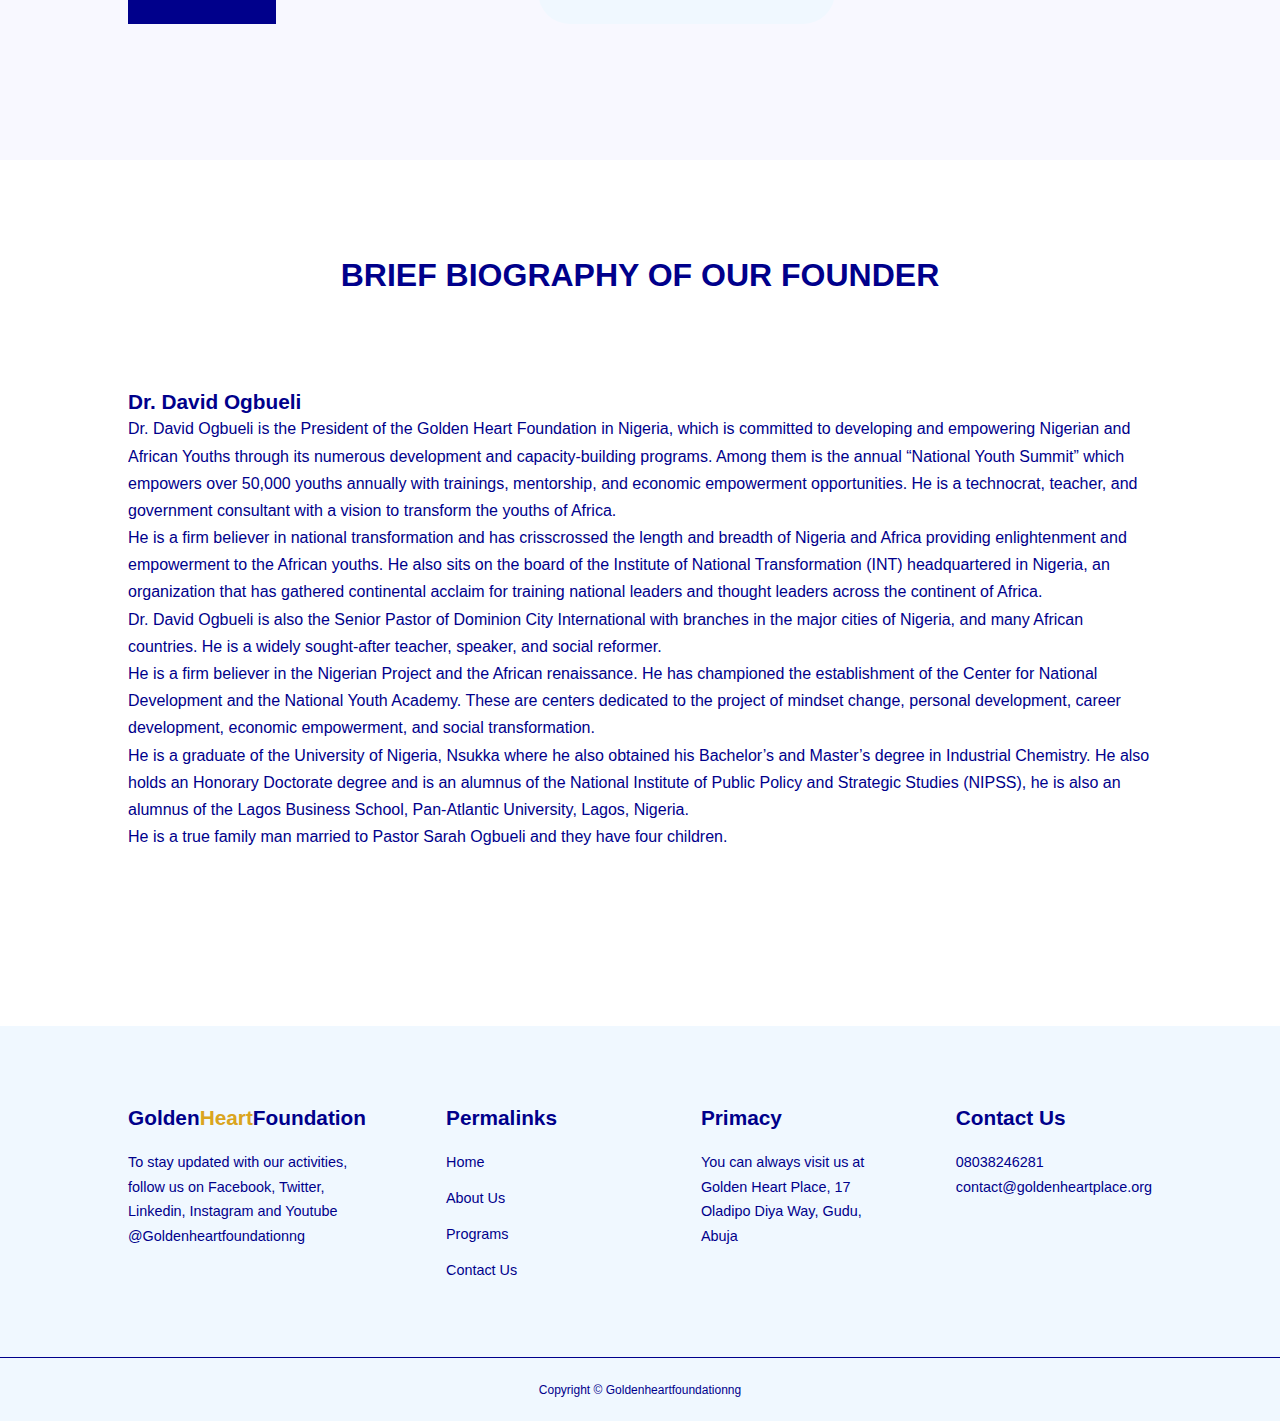
==== commit 7ce0fd44: "team div removed and spaces added" ====
--- a/about.html
+++ b/about.html
@@ -138,7 +138,7 @@
             <h2>BRIEF BIOGRAPHY OF OUR FOUNDER</h2>
             <div>
                 <article class="team">
-                    <div class="team_info">
+                    <div>
                         <h4>Dr. David Ogbueli</h4>
                         <p>Dr. David Ogbueli is the President of the Golden Heart Foundation in Nigeria, 
                             which is committed to developing and empowering Nigerian and African Youths 
@@ -147,6 +147,7 @@
                             annually with trainings, mentorship, and economic empowerment opportunities. 
                             He is a technocrat, teacher, and government consultant with a vision to transform 
                             the youths of Africa.
+
                         </p>
                     </div>
 
@@ -156,8 +157,10 @@
                             He also sits on the board of the Institute of National Transformation (INT) headquartered in Nigeria, 
                             an organization that has gathered continental acclaim for training national leaders and 
                             thought leaders across the continent of Africa.
-                        </p>
-                    </div>
+
+                        </p>
+                    </div>
+
                     <div>
                         <p>Dr. David Ogbueli is also the Senior Pastor of Dominion City International with branches in the 
                             major cities of Nigeria, 
@@ -167,17 +170,21 @@
                             He has championed the establishment of the Center for National Development and the National Youth Academy. 
                             These are centers dedicated to the project of mindset change, 
                             personal development, career development, economic empowerment, and social transformation.
-                        </p>
-                    </div>
+                        
+                        </p>
+                    </div>
+
                     <div>
                         <p>He is a graduate of the University of Nigeria, 
                             Nsukka where he also obtained his Bachelor’s and Master’s degree in Industrial Chemistry. 
                             He also holds an Honorary Doctorate degree and is an alumnus of 
                             the National Institute of Public Policy and Strategic Studies (NIPSS), 
                             he is also an alumnus of the Lagos Business School, Pan-Atlantic University, Lagos, Nigeria.
-                        </p>   
+                        </p>  
+
                         <p>He is a true family man married to Pastor Sarah Ogbueli and they have four children.</p>                    
                     </div>
+                    
                 </article>
         </section>
 
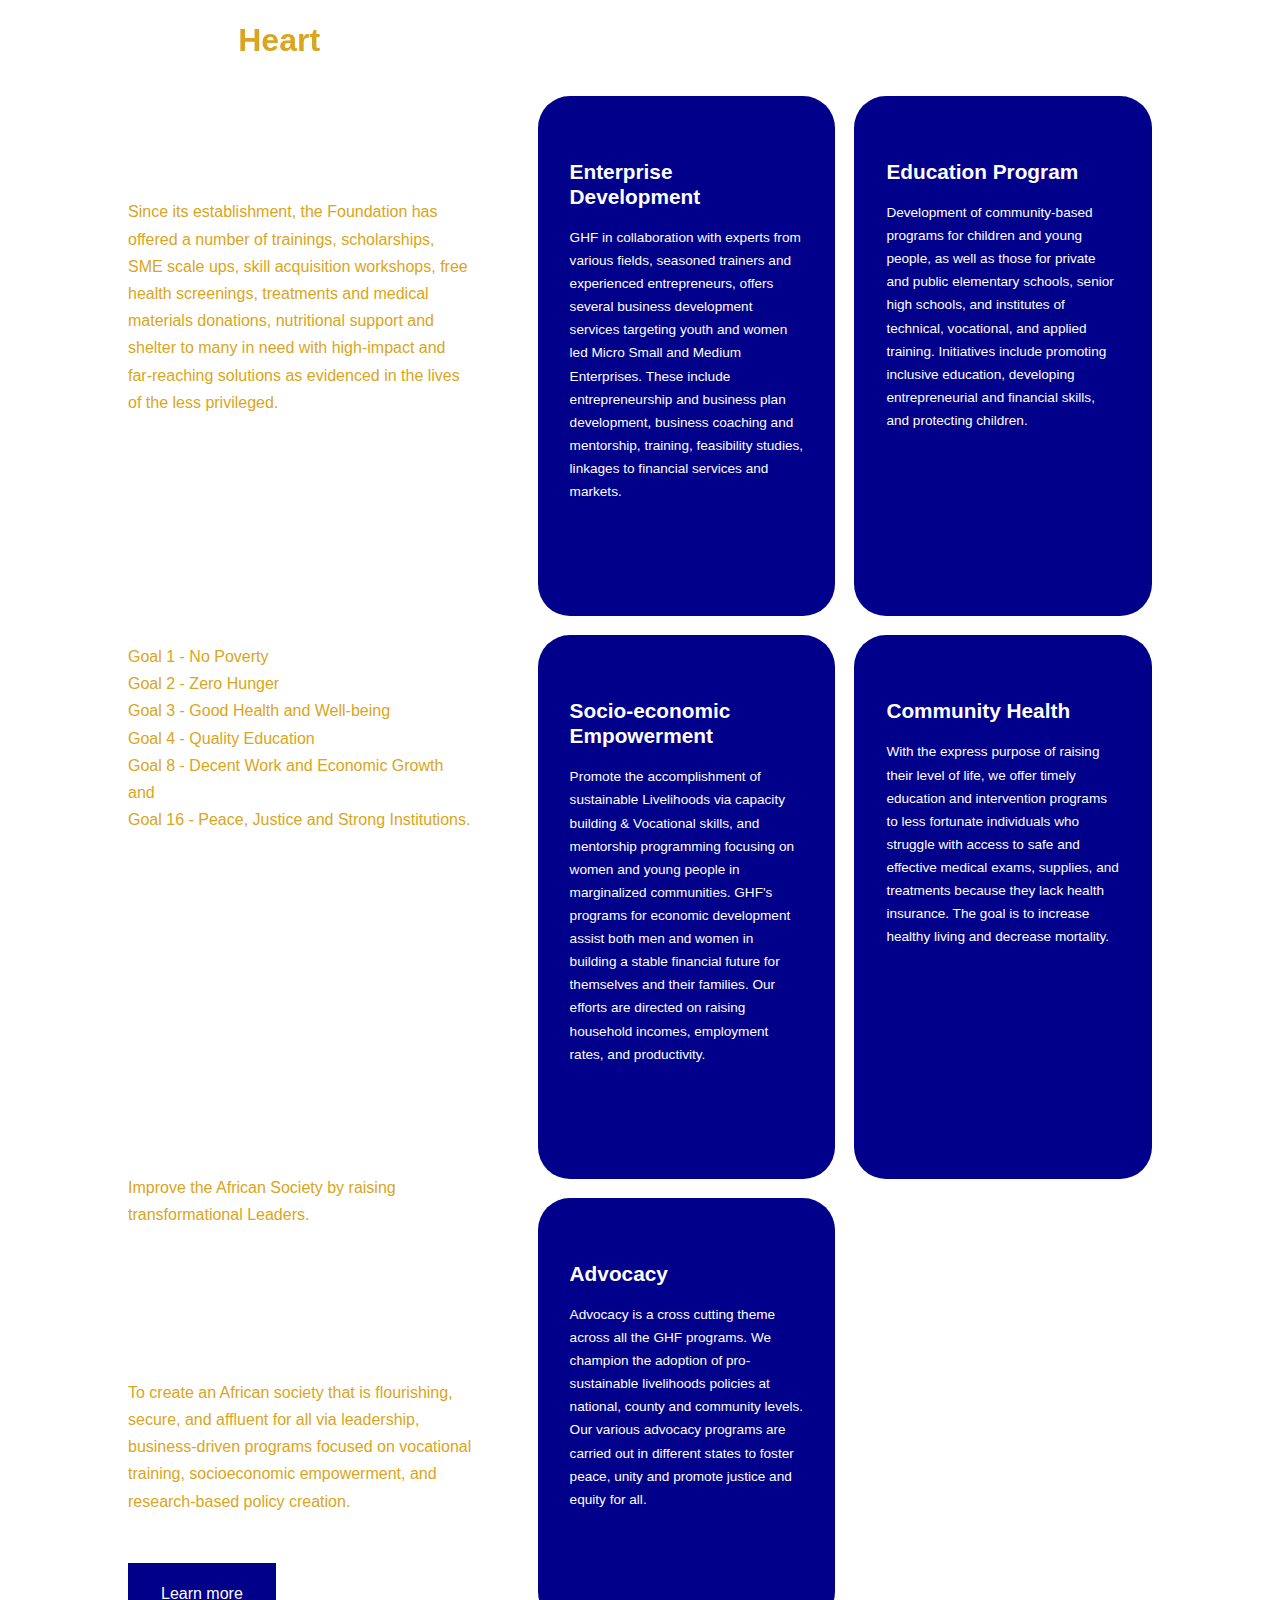
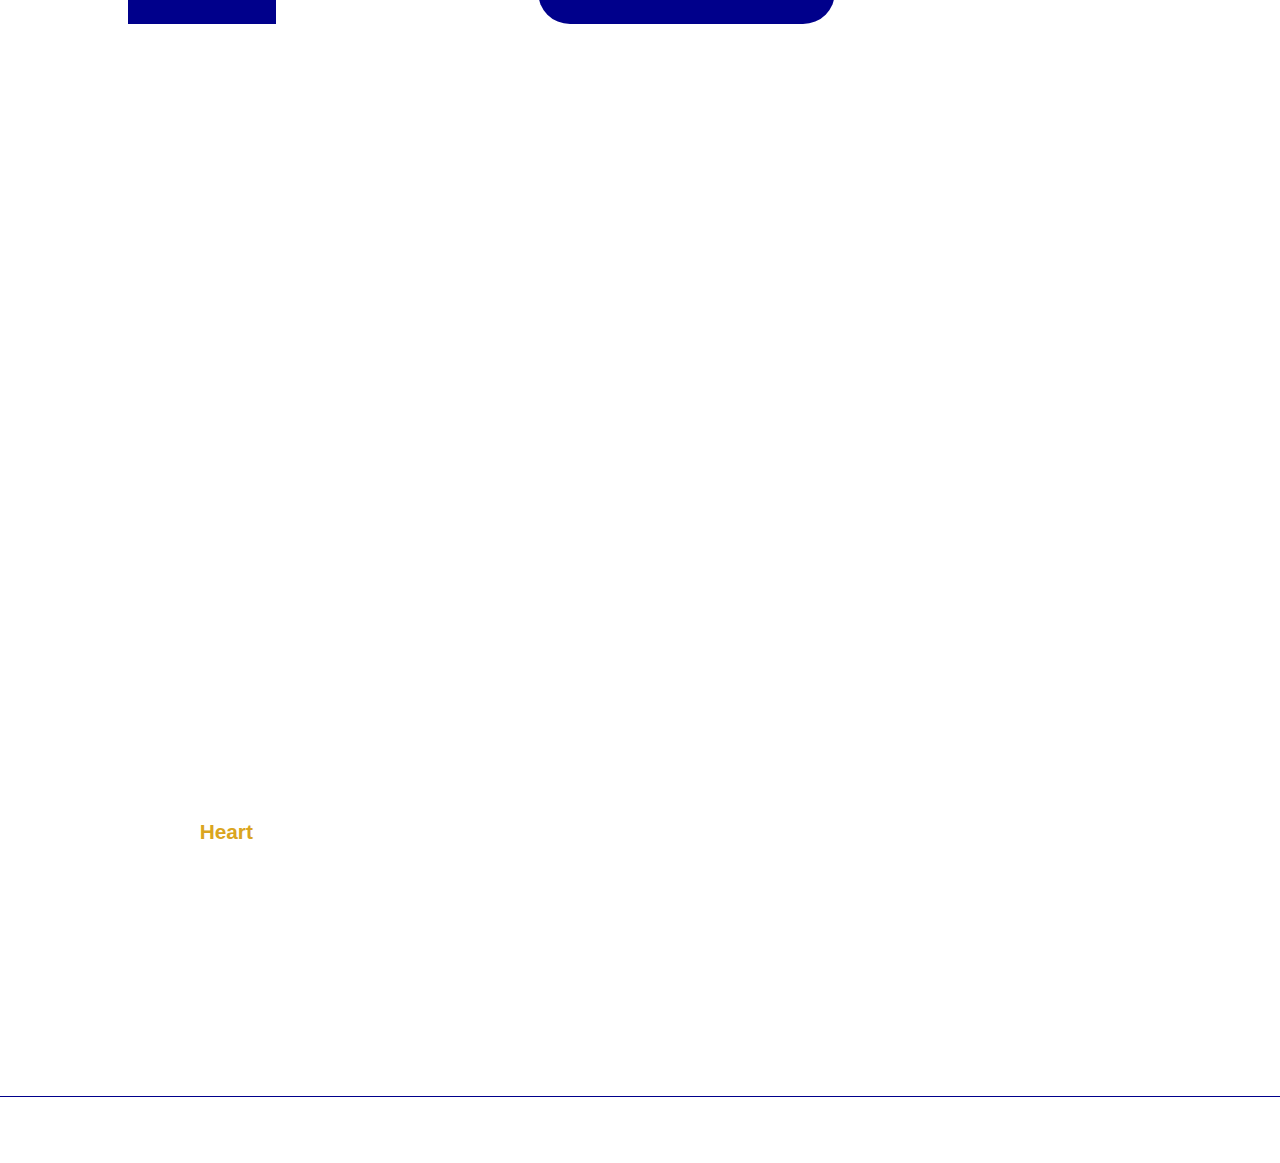
==== commit 0887eb84: "Add files via upload" ====
--- a/about.html
+++ b/about.html
@@ -6,7 +6,7 @@
     <meta name="viewport" content="width=device-width, initial-scale=1.0">
     <title>Golden Heart Foundation</title>
 
-    <link rel="stylesheet" href="./css/style.css">
+    <link rel="stylesheet" href="about.css">
 </head>
 <body>
     <nav>
@@ -18,12 +18,14 @@
                 <li><a href="project.html">Programs</a></li>
                 <li><a href="contact.html">Contact Us</a></li>
             </ul>
+
             <button id="open-menu-btn">
                 <img src="images/menu.png" alt="">
             </button>
             <button id="close-menu-btn">
                 <img src="images/close.png" alt="">
             </button>
+       
         </div>
     </nav>
 
@@ -34,7 +36,7 @@
             <div class="categories_left">
                 <h2>Thematic areas</h2>
                 <p>
-                    <span> 
+                    <span>
                     Since its establishment, the Foundation has offered a number of trainings, scholarships,
                      SME scale ups, skill acquisition workshops, free health screenings,
                      treatments and medical materials donations, nutritional support and shelter to many
@@ -135,57 +137,40 @@
     
 
         <section class="container team_container">
-            <h2>BRIEF BIOGRAPHY OF OUR FOUNDER</h2>
+            <h2>BOARD OF TRUSTEES/ADVISORS</h2>
             <div>
                 <article class="team">
-                    <div>
+                    <div class="team_info">
                         <h4>Dr. David Ogbueli</h4>
-                        <p>Dr. David Ogbueli is the President of the Golden Heart Foundation in Nigeria, 
-                            which is committed to developing and empowering Nigerian and African Youths 
-                            through its numerous development and capacity-building programs. 
-                            Among them is the annual “National Youth Summit” which empowers over 50,000 youths 
-                            annually with trainings, mentorship, and economic empowerment opportunities. 
-                            He is a technocrat, teacher, and government consultant with a vision to transform 
-                            the youths of Africa.
-
-                        </p>
+                        <small>Chairman/Board of trustees</small>
+                       
+                            Dr. David Ogbueli is the President of the Golden Heart Foundation in Nigeria, which is
+                            committed to developing and empowering Nigerian and African Youths through its numerous
+                            development and capacity-building programs. Among them is the annual “National Youth
+                            Summit” which empowers over 50,000 youths annually with trainings, mentorship, and
+                            economic empowerment opportunities. He is a technocrat, teacher, and government consultant
+                            with a vision to transform the youths of Africa.
+                            He is a firm believer in national transformation and has crisscrossed the length and breadth of
+                            Nigeria and Africa providing enlightenment and empowerment to the African youths. He also sits
+                            on the board of the Institute of National Transformation (INT) headquartered in Nigeria, an
+                            organization that has gathered continental acclaim for training national leaders and thought
+                            leaders across the continent of Africa.
+                            Dr. David Ogbueli is also the Senior Pastor of Dominion City International with branches in the
+                            major cities of Nigeria, and many African countries. He is a widely sought-after teacher, speaker,
+                            and social reformer.
+                            He is a firm believer in the Nigerian Project and the African renaissance. He has championed
+                            the establishment of the Center for National Development and the National Youth Academy.
+                            These are centers dedicated to the project of mindset change, personal development, career
+                            development, economic empowerment, and social transformation.
+                            He is a graduate of the University of Nigeria, Nsukka where he also obtained his Bachelor’s and
+                            Master’s degree in Industrial Chemistry. He also holds an Honorary Doctorate degree and is an
+                            alumnus of the National Institute of Public Policy and Strategic Studies (NIPSS), he is also an
+                            alumnus of the Lagos Business School, Pan-Atlantic University, Lagos, Nigeria.
+                            He is a true family man married to Pastor Sarah Ogbueli and they have four children.
+                        </h5>
                     </div>
-
-                    <div>
-                        <p>He is a firm believer in national transformation and has crisscrossed the length and breadth of 
-                            Nigeria and Africa providing enlightenment and empowerment to the African youths. 
-                            He also sits on the board of the Institute of National Transformation (INT) headquartered in Nigeria, 
-                            an organization that has gathered continental acclaim for training national leaders and 
-                            thought leaders across the continent of Africa.
-
-                        </p>
-                    </div>
-
-                    <div>
-                        <p>Dr. David Ogbueli is also the Senior Pastor of Dominion City International with branches in the 
-                            major cities of Nigeria, 
-                            and many African countries. He is a widely sought-after teacher, speaker, and social reformer.
-                        </p>
-                        <p>He is a firm believer in the Nigerian Project and the African renaissance. 
-                            He has championed the establishment of the Center for National Development and the National Youth Academy. 
-                            These are centers dedicated to the project of mindset change, 
-                            personal development, career development, economic empowerment, and social transformation.
-                        
-                        </p>
-                    </div>
-
-                    <div>
-                        <p>He is a graduate of the University of Nigeria, 
-                            Nsukka where he also obtained his Bachelor’s and Master’s degree in Industrial Chemistry. 
-                            He also holds an Honorary Doctorate degree and is an alumnus of 
-                            the National Institute of Public Policy and Strategic Studies (NIPSS), 
-                            he is also an alumnus of the Lagos Business School, Pan-Atlantic University, Lagos, Nigeria.
-                        </p>  
-
-                        <p>He is a true family man married to Pastor Sarah Ogbueli and they have four children.</p>                    
-                    </div>
-                    
                 </article>
+            </div>
         </section>
 
         <footer>
@@ -207,7 +192,7 @@
                     <h4>Primacy</h4>
                     <p>
                     You can always visit us at Golden Heart Place, 17 Oladipo Diya Way, Gudu, Abuja 
-
+        
                     </p>
                 </div>
                 <div class="footer_4">
@@ -222,6 +207,7 @@
                 <small>Copyright &copy; Goldenheartfoundationng</small>
             </div>
         </footer>
+        
 
     <script src="main.js"></script>
 </body>
--- a/about.css
+++ b/about.css
@@ -0,0 +1,294 @@
+* {
+    margin: 0;
+    padding: 0;
+    border: 0;
+    outline: 0;
+    text-decoration: none;
+    list-style: none;
+    box-sizing: border-box;
+}
+body {
+    font-family: sans-serif;
+    line-height: 1.7;
+    color: white;
+    background: url("images/ghfa\ \(8\)1.jpg") fixed;
+    background-repeat: no-repeat;
+}
+.container {
+    width: 80%;
+    margin: 0 auto;
+}
+section {
+    padding: 6rem 0;
+}
+section h2 {
+    text-align: center;
+    margin-bottom: 4rem;
+}
+h1, h2, h3, h4, h5 {
+    line-height: 1.2;
+}
+h1 {
+    font-size: 3.5rem;
+}
+h2 {
+    font-size: 2rem;
+}
+h3 {
+    font-size: 1.6rem;
+}
+h4 {
+    font-size: 1.3rem;
+}
+a {
+    color: white;
+}
+.btn {
+    display: inline-block;
+    background: #00008b;
+    color: white;
+    padding: 1rem 2rem;
+    border: 1px solid transparent;
+    font-weight: 500;
+    transition: all 500ms ease;
+}
+.btn:hover {
+    background: transparent;
+    color: goldenrod;
+    border-color: goldenrod;
+}
+.btn-primary {
+    background: #00008b;
+    color: white;
+}
+
+
+nav {
+    background: transparent;
+    width: 100vw;
+    height: 5rem;
+    position: fixed;
+    top: 0;
+    z-index: 11;
+}
+
+.window-scrool {
+    background: #00008b;
+    box-shadow: 0 1rem 2rem rgba(0, 0, 0, 0.3);
+}
+.nav_container {
+    height: 100%;
+    display: flex;
+    justify-content: space-between;
+    align-items: center;
+}
+nav button {
+    display: none;
+}
+.nav_menu {
+    display: flex;
+    align-items: center;
+    gap: 4rem;
+}
+.nav_menu a {
+    font-family: 0.9rem;
+    transition: all 500ms ease;
+    font-weight: bolder;
+}
+.nav_menu a:hover {
+    color: goldenrod;
+}
+span {
+    color: goldenrod;
+}
+.categories h1 {
+    line-height: 1;
+    margin-bottom: 3rem;
+}
+.categories_container {
+    display: grid;
+    grid-template-columns: 40% 60%;
+}
+.categories_left {
+    margin-right: 4rem;
+}
+.categories_left p {
+    margin: 1rem 0 3rem;
+}
+.categories_right {
+    display: grid;
+    grid-template-columns: repeat(2, 1fr);
+    gap: 1.2rem;
+}
+.category {
+    background: #00008b;
+    padding: 2rem;
+    border-radius: 2rem;
+    transition: all 500ms ease;
+}
+.category:hover {
+    box-shadow: 0 3rem 3rem goldenrod;
+    z-index: 1;
+}
+
+.category h4 {
+    margin: 2rem 0 1rem;
+}
+.category p {
+    font-size: 0.85rem;
+}
+.team_info {
+    text-align: center;
+}
+.footer_container {
+    display: grid;
+    grid-template-columns: repeat(4, 1fr);
+    gap: 5rem;
+}
+.footer_container > div h4 {
+    margin-bottom: 1.2rem;
+}
+.footer_1 p {
+    margin: 0 0 2rem;
+}
+footer ul li {
+    margin-bottom: 0.7rem;
+}
+footer ul li a:hover {
+    text-decoration: underline;
+}
+.footer_socials {
+    display: flex;
+    gap: 1rem;
+    font-size: 1.2rem;
+    margin-top: 2rem;
+}
+.footer_copyright {
+    text-align: center;
+    margin-top: 4rem;
+    padding: 1.2rem 0;
+    border-top: 1px solid #00008b;
+}
+
+@media all and (max-width: 1024px) {
+    .container {
+        width:90%;
+    }
+
+
+    h1 {
+        font-size: 2.2rem;
+    }
+    h2 {
+        font-size: 1.7rem;
+    }
+    h3 {
+        font-size: 1.4rem;
+    }
+    h4 {
+        font-size: 1.2rem;
+    }
+
+   nav button {
+       display: inline-block;
+       background: transparent;
+       font-size: 1.8rem;
+       color: white;
+       cursor: pointer;
+   }
+   nav button#close-menu-btn{
+       display: none;
+   }
+   .nav_menu{
+       position: fixed;
+       top: 5rem;
+       right: 5%;
+       height: fit-content;
+       width: 18rem;
+       flex-direction: column;
+       gap: 0;
+       display: none;
+   }
+   .nav_menu li{
+       width: 100%;
+       height: 5.8rem;
+   }
+   .nav_menu li a{
+    background-color: #9cc3d5ff;
+    box-shadow: -4rem 6rem 10rem rgba(0, 0, 0, 0.6);
+    width: 100%;
+    height: 100%;
+    display: grid;
+    place-items: center;
+    }
+    .nav_menu li a:hover {
+        background: #00008b;
+        color: white;
+    }
+
+    header {
+        height: 52vh;
+        margin-bottom: 4rem;
+    }
+    .header_container{
+        gap: 0;
+        padding-bottom: 3rem;
+    }
+    .categories{
+        height: auto;
+    }
+    .categories_container{
+        gap: 3rem;
+    }
+    .categories_right{
+        margin: 1rem;
+      }
+      .categories_left{
+        margin-right: 0;
+    }
+    
+    .programs{
+        margin-top: 0;
+    }
+}
+@media screen and (max-width: 600px){
+    .container{
+        width: 94%;
+    }
+    .nav_menu{
+        right: 3%;
+    }
+    header {
+        height: 100vh;
+    }
+    .header_container{
+        grid-template-columns: 1fr;
+        text-align: center;
+        margin-top: 0;
+    }
+    .header_left p{
+        margin-bottom: 1.3rem;
+    }
+    .categories_right{
+        grid-template-columns: 1fr;
+        margin: 2rem;;
+    }
+    .category{
+        padding: 1rem;
+        border-radius: 1rem;
+    }
+    .programs_container{
+        grid-template-columns: 1fr;
+    }
+    .footer_container{
+        grid-template-columns: 1fr;
+        text-align: center;
+        gap: 2rem;
+    }
+    .footer_1 p{
+        margin: 1rem auto;
+    }
+    .footer_socials{
+        justify-content: center;
+    }
+}